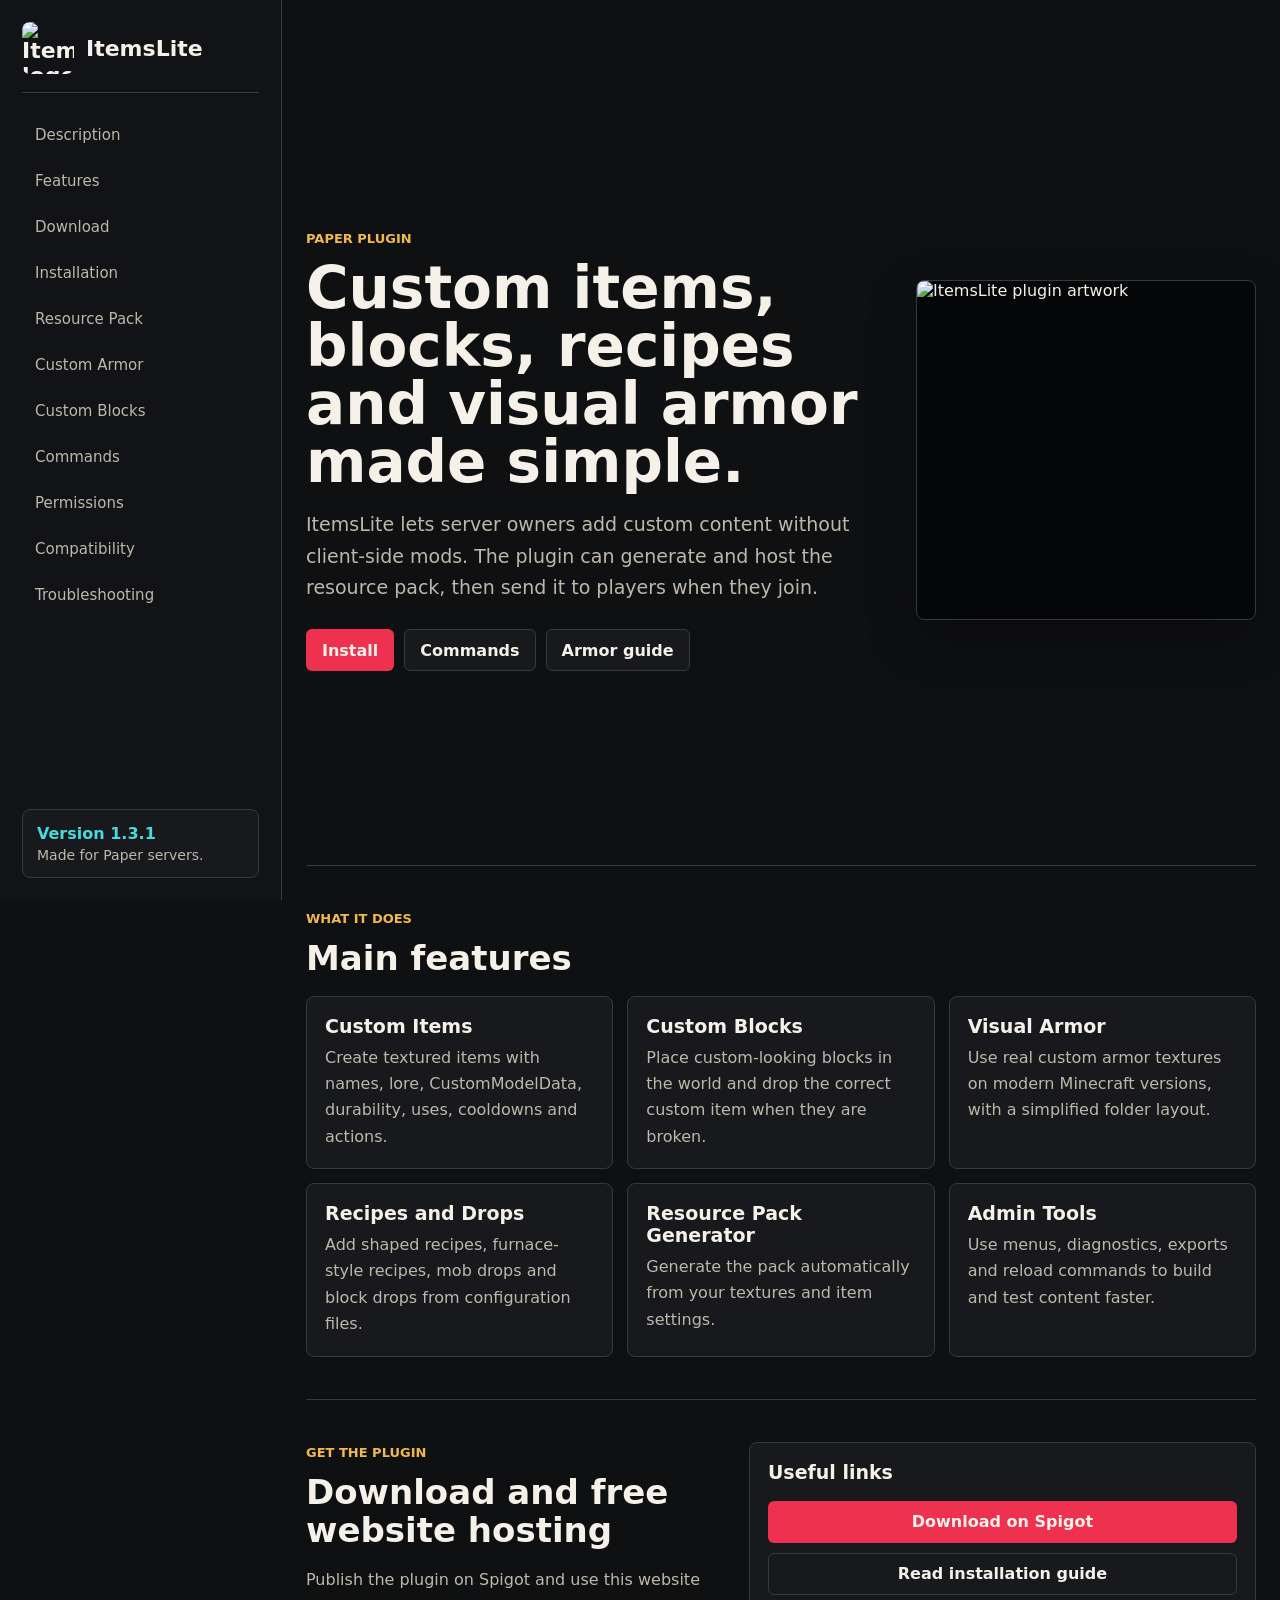
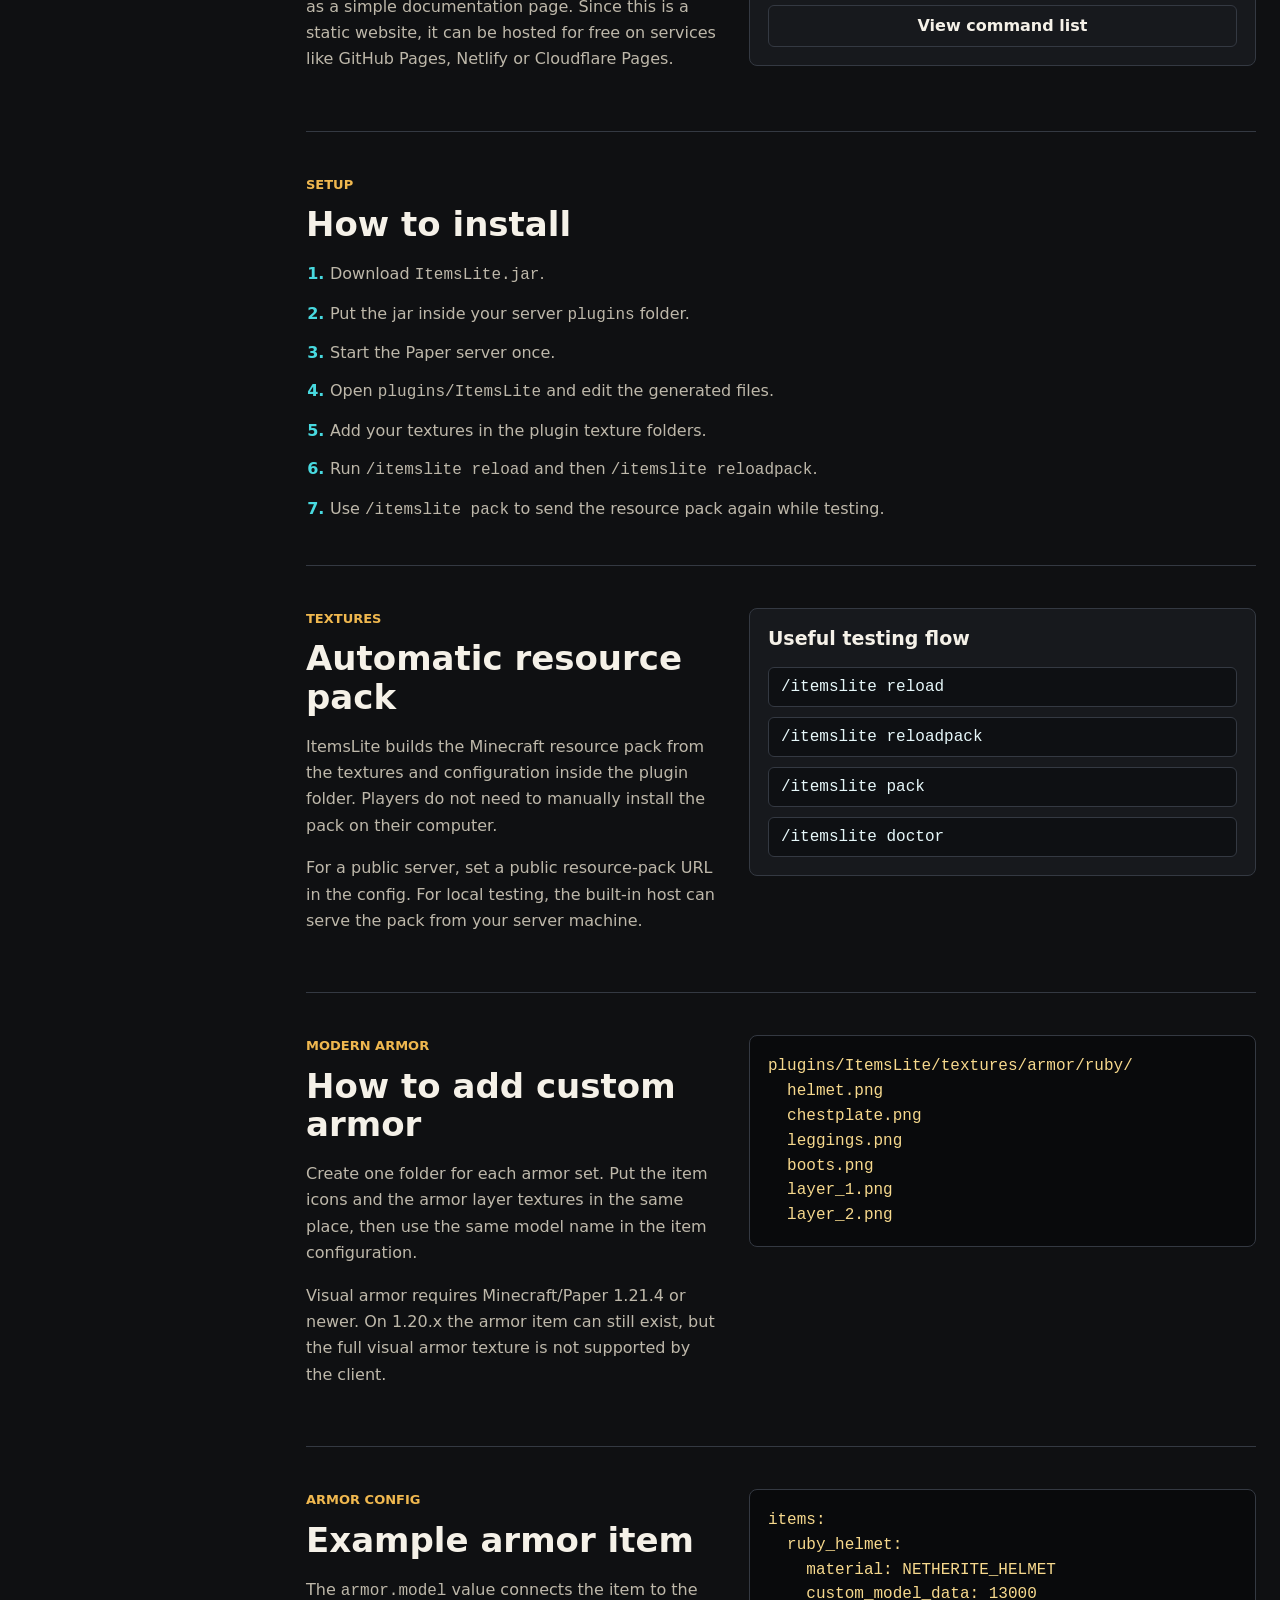
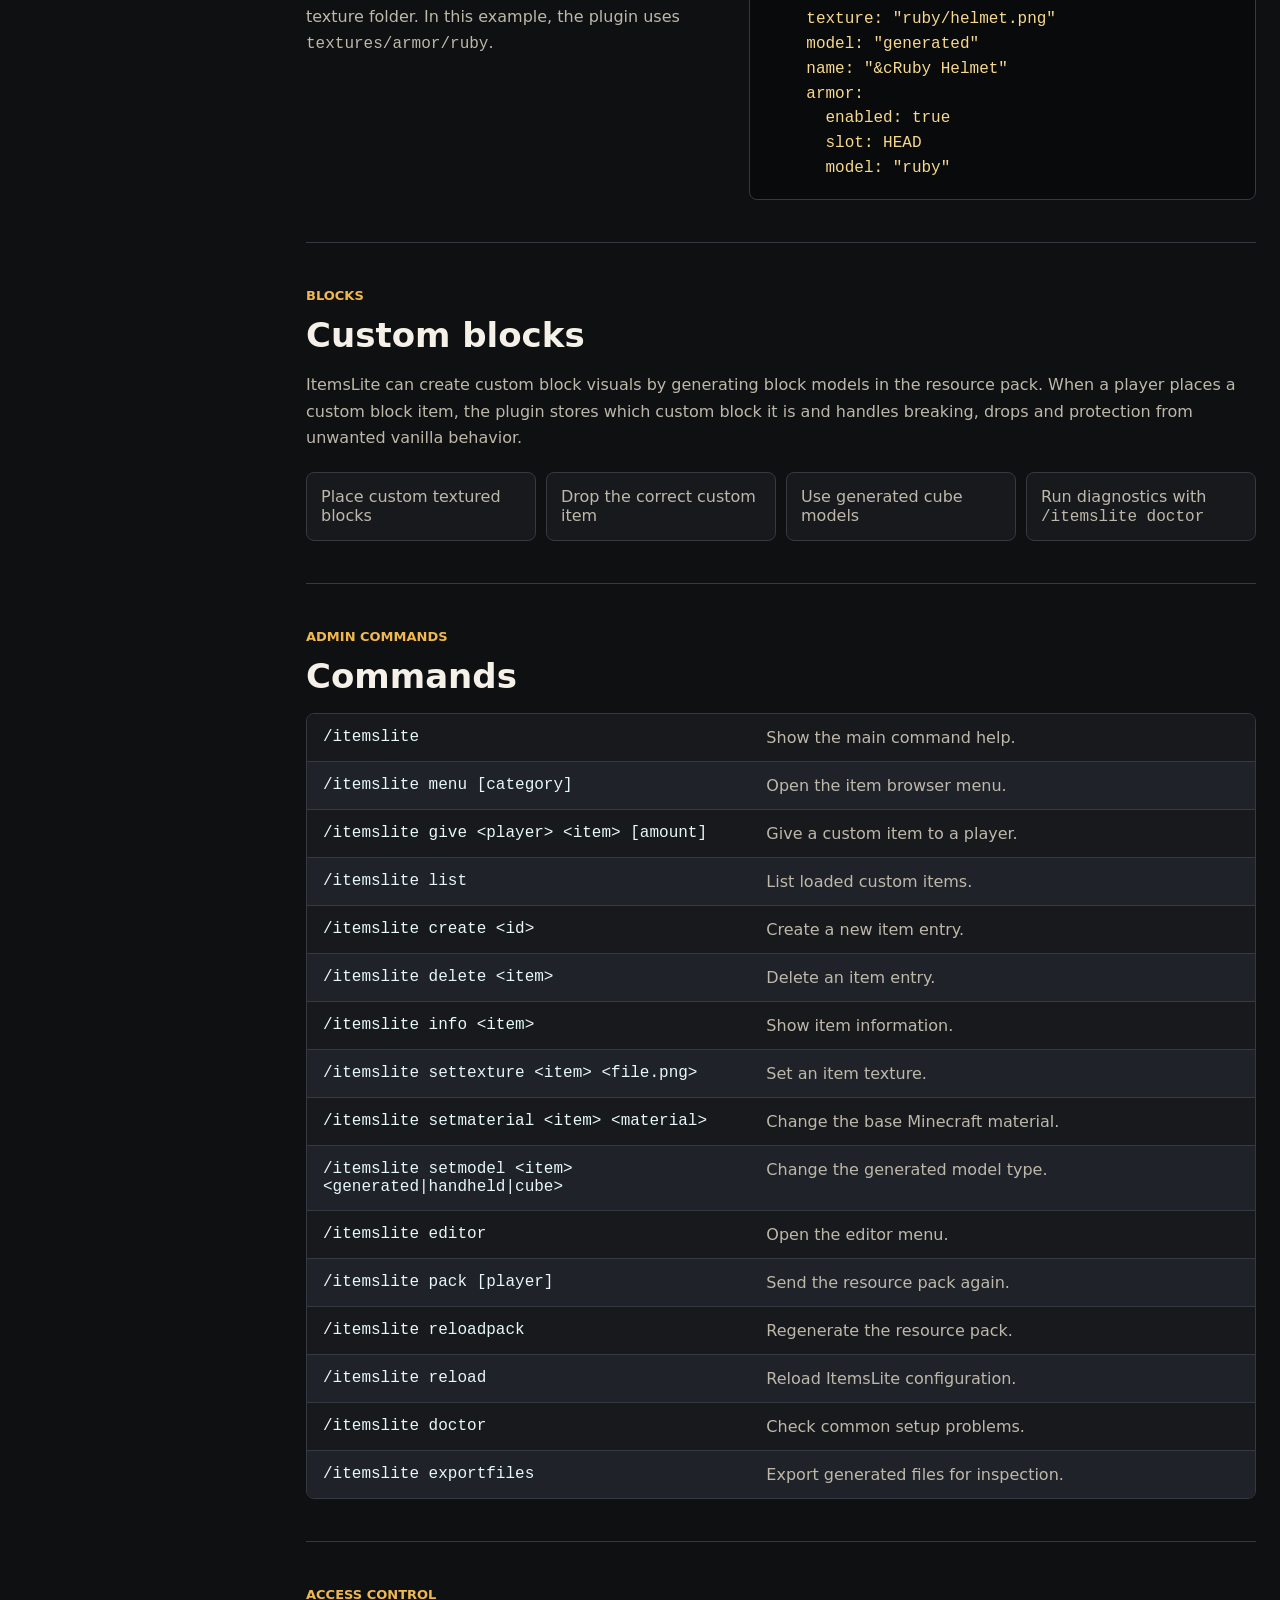
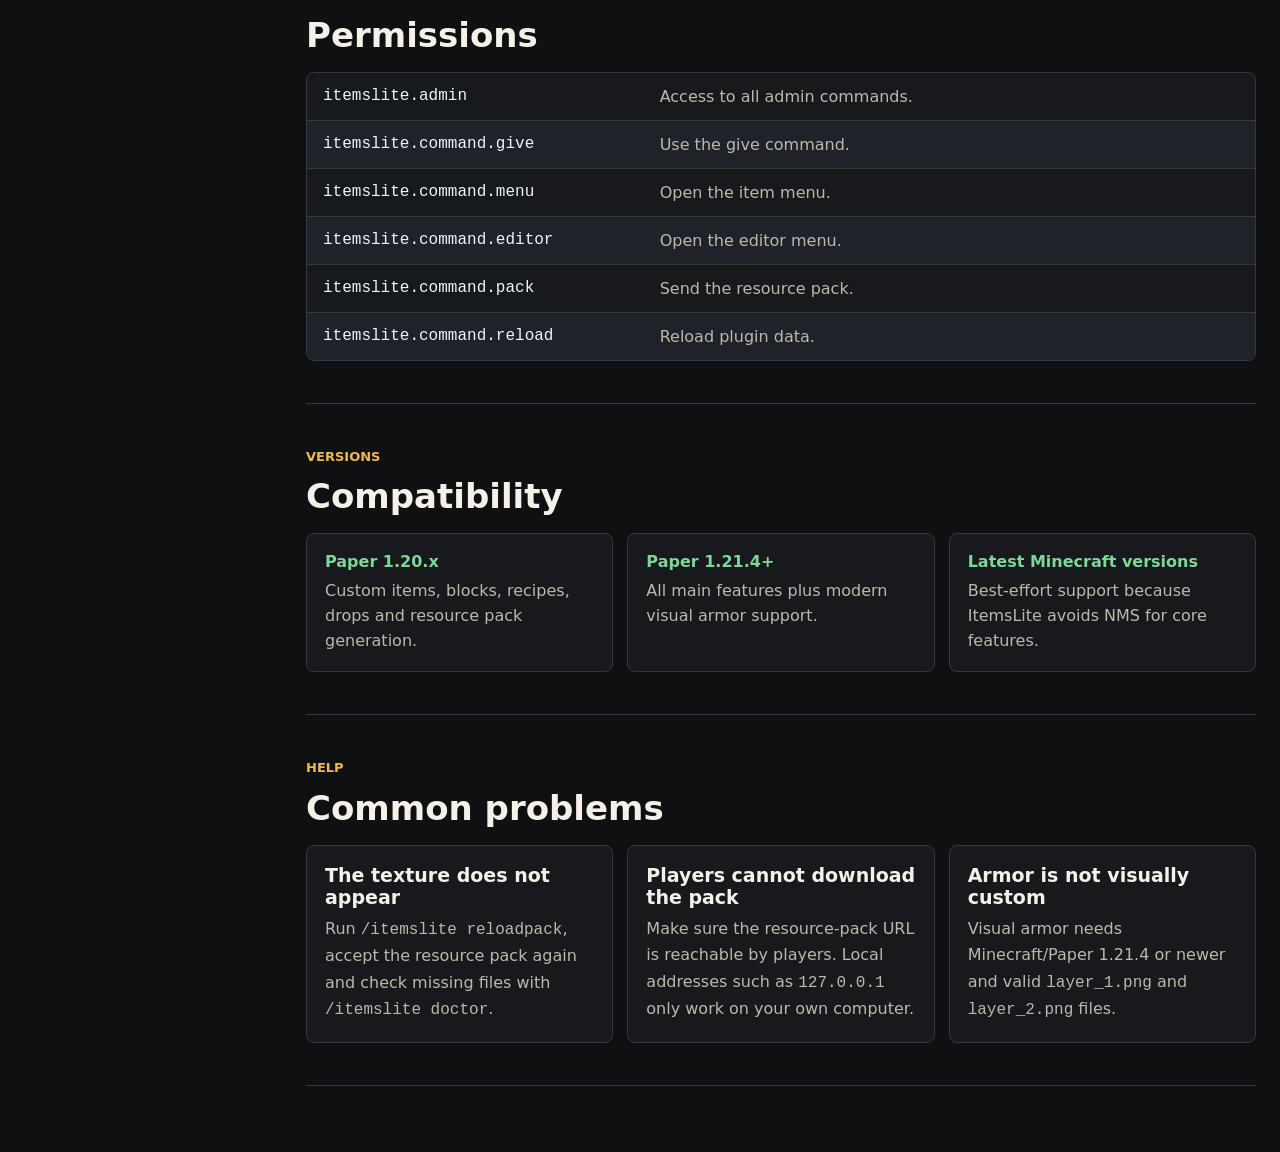
==== index.html @ 4dcd49f1 "Add files via upload" ====
<!doctype html>
<html lang="en">
<head>
  <meta charset="utf-8">
  <meta name="viewport" content="width=device-width, initial-scale=1">
  <title>ItemsLite - Custom Items, Blocks and Armor</title>
  <meta name="description" content="ItemsLite is a lightweight Paper plugin for custom items, custom blocks, visual armor, recipes and automatic resource pack generation.">
  <link rel="icon" href="assets/itemslite-logo.png">
  <link rel="stylesheet" href="styles.css">
</head>
<body>
  <div class="page">
    <aside class="sidebar" aria-label="Site navigation">
      <a class="brand" href="#overview">
        <img src="assets/itemslite-logo.png" alt="ItemsLite logo">
        <span>ItemsLite</span>
      </a>

      <nav>
        <a href="#overview">Description</a>
        <a href="#features">Features</a>
        <a href="#download">Download</a>
        <a href="#install">Installation</a>
        <a href="#resource-pack">Resource Pack</a>
        <a href="#armor">Custom Armor</a>
        <a href="#blocks">Custom Blocks</a>
        <a href="#commands">Commands</a>
        <a href="#permissions">Permissions</a>
        <a href="#compatibility">Compatibility</a>
        <a href="#troubleshooting">Troubleshooting</a>
      </nav>

      <div class="sidebar-note">
        <strong>Version 1.3.1</strong>
        <span>Made for Paper servers.</span>
      </div>
    </aside>

    <main>
      <section id="overview" class="hero section-block">
        <div class="hero-text">
          <p class="eyebrow">Paper plugin</p>
          <h1>Custom items, blocks, recipes and visual armor made simple.</h1>
          <p class="lead">
            ItemsLite lets server owners add custom content without client-side mods. The plugin can generate and host the resource pack, then send it to players when they join.
          </p>
          <div class="quick-actions" aria-label="Quick links">
            <a class="button primary" href="#install">Install</a>
            <a class="button" href="#commands">Commands</a>
            <a class="button" href="#armor">Armor guide</a>
          </div>
        </div>
        <img class="hero-image" src="assets/itemslite-logo.png" alt="ItemsLite plugin artwork">
      </section>

      <section id="features" class="section-block">
        <p class="eyebrow">What it does</p>
        <h2>Main features</h2>
        <div class="grid">
          <article>
            <h3>Custom Items</h3>
            <p>Create textured items with names, lore, CustomModelData, durability, uses, cooldowns and actions.</p>
          </article>
          <article>
            <h3>Custom Blocks</h3>
            <p>Place custom-looking blocks in the world and drop the correct custom item when they are broken.</p>
          </article>
          <article>
            <h3>Visual Armor</h3>
            <p>Use real custom armor textures on modern Minecraft versions, with a simplified folder layout.</p>
          </article>
          <article>
            <h3>Recipes and Drops</h3>
            <p>Add shaped recipes, furnace-style recipes, mob drops and block drops from configuration files.</p>
          </article>
          <article>
            <h3>Resource Pack Generator</h3>
            <p>Generate the pack automatically from your textures and item settings.</p>
          </article>
          <article>
            <h3>Admin Tools</h3>
            <p>Use menus, diagnostics, exports and reload commands to build and test content faster.</p>
          </article>
        </div>
      </section>

      <section id="download" class="section-block two-column">
        <div>
          <p class="eyebrow">Get the plugin</p>
          <h2>Download and free website hosting</h2>
          <p>
            Publish the plugin on Spigot and use this website as a simple documentation page. Since this is a static website, it can be hosted for free on services like GitHub Pages, Netlify or Cloudflare Pages.
          </p>
        </div>
        <div class="note">
          <h3>Useful links</h3>
          <a class="button primary" href="https://www.spigotmc.org/resources/itemslite-custom-items-blocks-recipes-resource-pack-generator.136531/">Download on Spigot</a>
          <a class="button" href="#install">Read installation guide</a>
          <a class="button" href="#commands">View command list</a>
        </div>
      </section>

      <section id="install" class="section-block">
        <p class="eyebrow">Setup</p>
        <h2>How to install</h2>
        <ol class="steps">
          <li>Download <code>ItemsLite.jar</code>.</li>
          <li>Put the jar inside your server <code>plugins</code> folder.</li>
          <li>Start the Paper server once.</li>
          <li>Open <code>plugins/ItemsLite</code> and edit the generated files.</li>
          <li>Add your textures in the plugin texture folders.</li>
          <li>Run <code>/itemslite reload</code> and then <code>/itemslite reloadpack</code>.</li>
          <li>Use <code>/itemslite pack</code> to send the resource pack again while testing.</li>
        </ol>
      </section>

      <section id="resource-pack" class="section-block two-column">
        <div>
          <p class="eyebrow">Textures</p>
          <h2>Automatic resource pack</h2>
          <p>
            ItemsLite builds the Minecraft resource pack from the textures and configuration inside the plugin folder. Players do not need to manually install the pack on their computer.
          </p>
          <p>
            For a public server, set a public resource-pack URL in the config. For local testing, the built-in host can serve the pack from your server machine.
          </p>
        </div>
        <div class="note">
          <h3>Useful testing flow</h3>
          <code>/itemslite reload</code>
          <code>/itemslite reloadpack</code>
          <code>/itemslite pack</code>
          <code>/itemslite doctor</code>
        </div>
      </section>

      <section id="armor" class="section-block two-column">
        <div>
          <p class="eyebrow">Modern armor</p>
          <h2>How to add custom armor</h2>
          <p>
            Create one folder for each armor set. Put the item icons and the armor layer textures in the same place, then use the same model name in the item configuration.
          </p>
          <p>
            Visual armor requires Minecraft/Paper 1.21.4 or newer. On 1.20.x the armor item can still exist, but the full visual armor texture is not supported by the client.
          </p>
        </div>
        <pre><code>plugins/ItemsLite/textures/armor/ruby/
  helmet.png
  chestplate.png
  leggings.png
  boots.png
  layer_1.png
  layer_2.png</code></pre>
      </section>

      <section class="section-block two-column">
        <div>
          <p class="eyebrow">Armor config</p>
          <h2>Example armor item</h2>
          <p>
            The <code>armor.model</code> value connects the item to the texture folder. In this example, the plugin uses <code>textures/armor/ruby</code>.
          </p>
        </div>
        <pre><code>items:
  ruby_helmet:
    material: NETHERITE_HELMET
    custom_model_data: 13000
    texture: "ruby/helmet.png"
    model: "generated"
    name: "&cRuby Helmet"
    armor:
      enabled: true
      slot: HEAD
      model: "ruby"</code></pre>
      </section>

      <section id="blocks" class="section-block">
        <p class="eyebrow">Blocks</p>
        <h2>Custom blocks</h2>
        <p>
          ItemsLite can create custom block visuals by generating block models in the resource pack. When a player places a custom block item, the plugin stores which custom block it is and handles breaking, drops and protection from unwanted vanilla behavior.
        </p>
        <div class="simple-list">
          <span>Place custom textured blocks</span>
          <span>Drop the correct custom item</span>
          <span>Use generated cube models</span>
          <span>Run diagnostics with <code>/itemslite doctor</code></span>
        </div>
      </section>

      <section id="commands" class="section-block">
        <p class="eyebrow">Admin commands</p>
        <h2>Commands</h2>
        <div class="table">
          <div><code>/itemslite</code><span>Show the main command help.</span></div>
          <div><code>/itemslite menu [category]</code><span>Open the item browser menu.</span></div>
          <div><code>/itemslite give &lt;player&gt; &lt;item&gt; [amount]</code><span>Give a custom item to a player.</span></div>
          <div><code>/itemslite list</code><span>List loaded custom items.</span></div>
          <div><code>/itemslite create &lt;id&gt;</code><span>Create a new item entry.</span></div>
          <div><code>/itemslite delete &lt;item&gt;</code><span>Delete an item entry.</span></div>
          <div><code>/itemslite info &lt;item&gt;</code><span>Show item information.</span></div>
          <div><code>/itemslite settexture &lt;item&gt; &lt;file.png&gt;</code><span>Set an item texture.</span></div>
          <div><code>/itemslite setmaterial &lt;item&gt; &lt;material&gt;</code><span>Change the base Minecraft material.</span></div>
          <div><code>/itemslite setmodel &lt;item&gt; &lt;generated|handheld|cube&gt;</code><span>Change the generated model type.</span></div>
          <div><code>/itemslite editor</code><span>Open the editor menu.</span></div>
          <div><code>/itemslite pack [player]</code><span>Send the resource pack again.</span></div>
          <div><code>/itemslite reloadpack</code><span>Regenerate the resource pack.</span></div>
          <div><code>/itemslite reload</code><span>Reload ItemsLite configuration.</span></div>
          <div><code>/itemslite doctor</code><span>Check common setup problems.</span></div>
          <div><code>/itemslite exportfiles</code><span>Export generated files for inspection.</span></div>
        </div>
      </section>

      <section id="permissions" class="section-block">
        <p class="eyebrow">Access control</p>
        <h2>Permissions</h2>
        <div class="table compact">
          <div><code>itemslite.admin</code><span>Access to all admin commands.</span></div>
          <div><code>itemslite.command.give</code><span>Use the give command.</span></div>
          <div><code>itemslite.command.menu</code><span>Open the item menu.</span></div>
          <div><code>itemslite.command.editor</code><span>Open the editor menu.</span></div>
          <div><code>itemslite.command.pack</code><span>Send the resource pack.</span></div>
          <div><code>itemslite.command.reload</code><span>Reload plugin data.</span></div>
        </div>
      </section>

      <section id="compatibility" class="section-block">
        <p class="eyebrow">Versions</p>
        <h2>Compatibility</h2>
        <div class="status-grid">
          <article>
            <strong>Paper 1.20.x</strong>
            <span>Custom items, blocks, recipes, drops and resource pack generation.</span>
          </article>
          <article>
            <strong>Paper 1.21.4+</strong>
            <span>All main features plus modern visual armor support.</span>
          </article>
          <article>
            <strong>Latest Minecraft versions</strong>
            <span>Best-effort support because ItemsLite avoids NMS for core features.</span>
          </article>
        </div>
      </section>

      <section id="troubleshooting" class="section-block">
        <p class="eyebrow">Help</p>
        <h2>Common problems</h2>
        <div class="faq">
          <article>
            <h3>The texture does not appear</h3>
            <p>Run <code>/itemslite reloadpack</code>, accept the resource pack again and check missing files with <code>/itemslite doctor</code>.</p>
          </article>
          <article>
            <h3>Players cannot download the pack</h3>
            <p>Make sure the resource-pack URL is reachable by players. Local addresses such as <code>127.0.0.1</code> only work on your own computer.</p>
          </article>
          <article>
            <h3>Armor is not visually custom</h3>
            <p>Visual armor needs Minecraft/Paper 1.21.4 or newer and valid <code>layer_1.png</code> and <code>layer_2.png</code> files.</p>
          </article>
        </div>
      </section>
    </main>
  </div>
</body>
</html>
---- styles.css ----
:root {
  color-scheme: dark;
  --bg: #0f1012;
  --panel: #17191d;
  --panel-soft: #1f2329;
  --text: #f5f1e8;
  --muted: #beb8aa;
  --line: #343942;
  --cyan: #48d9df;
  --ruby: #ef3150;
  --gold: #f0b84f;
  --green: #7dd897;
}

* {
  box-sizing: border-box;
}

html {
  scroll-behavior: smooth;
}

body {
  margin: 0;
  background: var(--bg);
  color: var(--text);
  font-family: Inter, ui-sans-serif, system-ui, -apple-system, BlinkMacSystemFont, "Segoe UI", sans-serif;
}

a {
  color: inherit;
  text-decoration: none;
}

code,
pre {
  font-family: "Cascadia Code", "JetBrains Mono", Consolas, monospace;
}

code {
  overflow-wrap: anywhere;
}

.page {
  display: grid;
  grid-template-columns: 282px minmax(0, 1fr);
  min-height: 100vh;
}

.sidebar {
  position: sticky;
  top: 0;
  display: flex;
  flex-direction: column;
  gap: 22px;
  height: 100vh;
  padding: 22px;
  overflow-y: auto;
  border-right: 1px solid var(--line);
  background: #111316;
}

.brand {
  display: flex;
  align-items: center;
  gap: 12px;
  padding-bottom: 18px;
  border-bottom: 1px solid var(--line);
  font-size: 22px;
  font-weight: 900;
}

.brand img {
  width: 52px;
  height: 52px;
  border-radius: 8px;
  object-fit: cover;
}

nav {
  display: grid;
  gap: 6px;
}

nav a {
  display: block;
  min-height: 40px;
  padding: 10px 12px;
  border: 1px solid transparent;
  border-radius: 6px;
  color: var(--muted);
  font-size: 15px;
}

nav a:hover {
  border-color: var(--line);
  background: var(--panel);
  color: var(--text);
}

.sidebar-note {
  margin-top: auto;
  padding: 14px;
  border: 1px solid var(--line);
  border-radius: 8px;
  background: var(--panel);
}

.sidebar-note strong,
.sidebar-note span {
  display: block;
}

.sidebar-note strong {
  margin-bottom: 4px;
  color: var(--cyan);
}

.sidebar-note span {
  color: var(--muted);
  font-size: 14px;
}

main {
  width: min(1060px, calc(100% - 48px));
  margin: 0 auto;
  padding: 34px 0 72px;
}

.section-block {
  padding: 42px 0;
  border-bottom: 1px solid var(--line);
  scroll-margin-top: 20px;
}

.hero {
  display: grid;
  grid-template-columns: minmax(0, 1fr) 340px;
  align-items: center;
  gap: 42px;
  min-height: calc(100vh - 68px);
}

.hero-text {
  max-width: 720px;
}

.hero-image {
  width: 100%;
  max-width: 340px;
  aspect-ratio: 1;
  border: 1px solid var(--line);
  border-radius: 8px;
  object-fit: cover;
  background: #050607;
  box-shadow: 0 18px 46px rgba(0, 0, 0, .34);
}

.eyebrow {
  margin: 0 0 10px;
  color: var(--gold);
  font-size: 13px;
  font-weight: 900;
  letter-spacing: 0;
  text-transform: uppercase;
}

h1,
h2,
h3,
p {
  margin-top: 0;
}

h1 {
  margin-bottom: 18px;
  font-size: 58px;
  line-height: 1;
  letter-spacing: 0;
}

h2 {
  margin-bottom: 18px;
  font-size: 34px;
  line-height: 1.12;
  letter-spacing: 0;
}

h3 {
  margin-bottom: 8px;
  font-size: 19px;
}

p,
li {
  color: var(--muted);
  line-height: 1.65;
}

.lead {
  max-width: 680px;
  font-size: 19px;
}

.quick-actions {
  display: flex;
  flex-wrap: wrap;
  gap: 10px;
  margin-top: 26px;
}

.button {
  display: inline-flex;
  align-items: center;
  justify-content: center;
  min-height: 42px;
  padding: 0 15px;
  border: 1px solid var(--line);
  border-radius: 6px;
  background: var(--panel);
  color: var(--text);
  font-weight: 800;
}

.button.primary {
  border-color: transparent;
  background: var(--ruby);
}

.grid,
.status-grid,
.faq {
  display: grid;
  grid-template-columns: repeat(3, minmax(0, 1fr));
  gap: 14px;
}

article,
.note {
  padding: 18px;
  border: 1px solid var(--line);
  border-radius: 8px;
  background: var(--panel);
}

article p:last-child,
.note code:last-child,
.section-block > p:last-child {
  margin-bottom: 0;
}

.two-column {
  display: grid;
  grid-template-columns: minmax(0, .9fr) minmax(360px, 1.1fr);
  gap: 28px;
  align-items: start;
}

pre {
  margin: 0;
  padding: 18px;
  overflow-x: auto;
  border: 1px solid var(--line);
  border-radius: 8px;
  background: #090a0c;
  color: #f7d98d;
  line-height: 1.55;
}

.note {
  display: grid;
  gap: 10px;
}

.note code {
  display: block;
  padding: 10px 12px;
  border: 1px solid var(--line);
  border-radius: 6px;
  background: #0e1013;
  color: #e7f8fa;
}

.steps {
  display: grid;
  gap: 12px;
  margin: 0;
  padding-left: 24px;
}

.steps li::marker {
  color: var(--cyan);
  font-weight: 900;
}

.simple-list {
  display: grid;
  grid-template-columns: repeat(4, minmax(0, 1fr));
  gap: 10px;
  margin-top: 20px;
}

.simple-list span {
  min-height: 64px;
  padding: 14px;
  border: 1px solid var(--line);
  border-radius: 8px;
  background: var(--panel);
  color: var(--muted);
}

.table {
  display: grid;
  overflow: hidden;
  border: 1px solid var(--line);
  border-radius: 8px;
}

.table div {
  display: grid;
  grid-template-columns: minmax(260px, .9fr) minmax(0, 1fr);
  gap: 18px;
  padding: 14px 16px;
  border-bottom: 1px solid var(--line);
  background: var(--panel);
}

.table div:nth-child(even) {
  background: var(--panel-soft);
}

.table div:last-child {
  border-bottom: 0;
}

.table code {
  color: #e7f8fa;
}

.table span {
  color: var(--muted);
}

.table.compact div {
  grid-template-columns: minmax(230px, .55fr) minmax(0, 1fr);
}

.status-grid strong,
.status-grid span {
  display: block;
}

.status-grid strong {
  margin-bottom: 8px;
  color: var(--green);
}

.status-grid span {
  color: var(--muted);
  line-height: 1.55;
}

@media (max-width: 980px) {
  .page {
    grid-template-columns: 1fr;
  }

  .sidebar {
    position: static;
    height: auto;
    padding: 16px;
    border-right: 0;
    border-bottom: 1px solid var(--line);
  }

  .brand {
    padding-bottom: 12px;
  }

  nav {
    display: flex;
    gap: 8px;
    overflow-x: auto;
    padding-bottom: 4px;
  }

  nav a {
    flex: 0 0 auto;
    min-height: 38px;
    white-space: nowrap;
  }

  .sidebar-note {
    display: none;
  }

  main {
    width: min(100% - 32px, 860px);
    padding-top: 20px;
  }

  .hero,
  .two-column {
    grid-template-columns: 1fr;
  }

  .hero {
    min-height: auto;
    padding-top: 26px;
  }

  .hero-image {
    max-width: 300px;
  }

  h1 {
    font-size: 40px;
  }

  .grid,
  .status-grid,
  .faq,
  .simple-list {
    grid-template-columns: 1fr;
  }

  .table div,
  .table.compact div {
    grid-template-columns: 1fr;
    gap: 6px;
  }
}

@media (max-width: 520px) {
  main {
    width: min(100% - 22px, 860px);
  }

  .section-block {
    padding: 34px 0;
  }

  h1 {
    font-size: 34px;
  }

  h2 {
    font-size: 28px;
  }

  .hero-image {
    max-width: 240px;
  }
}
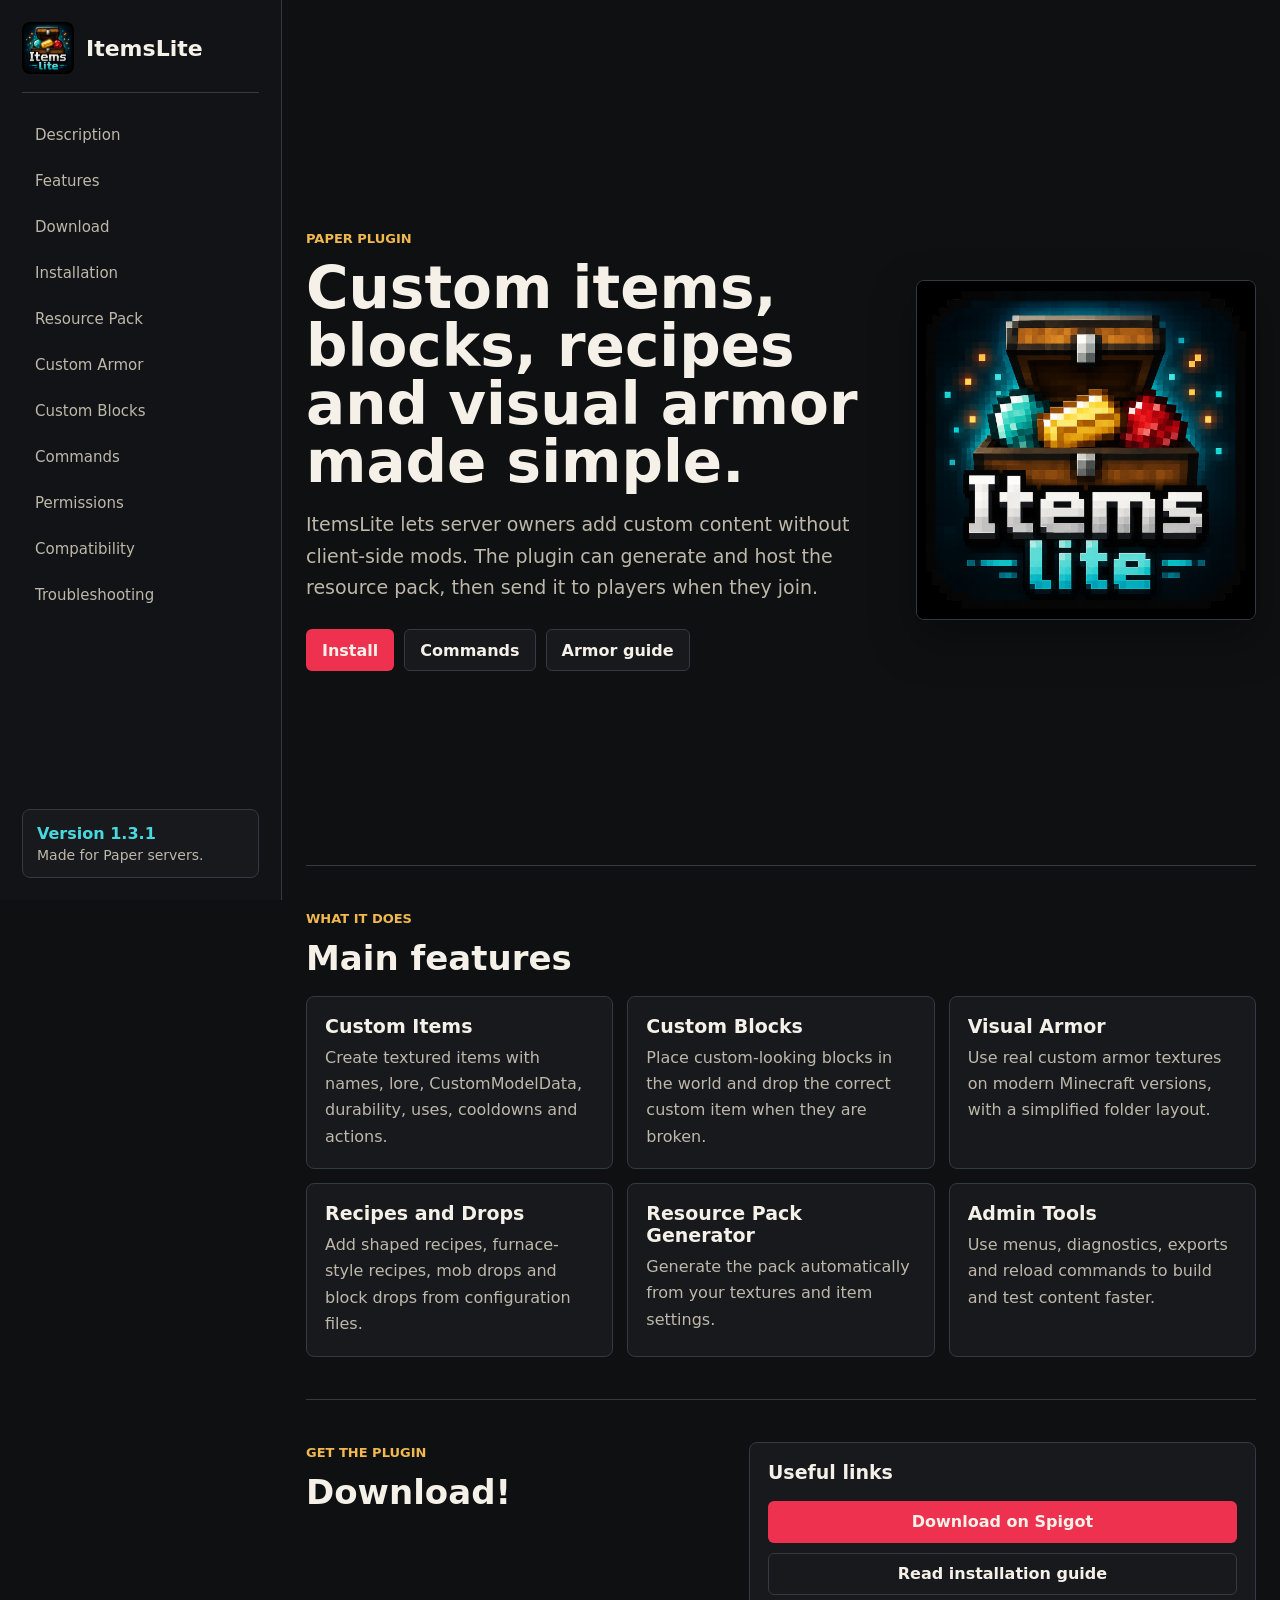
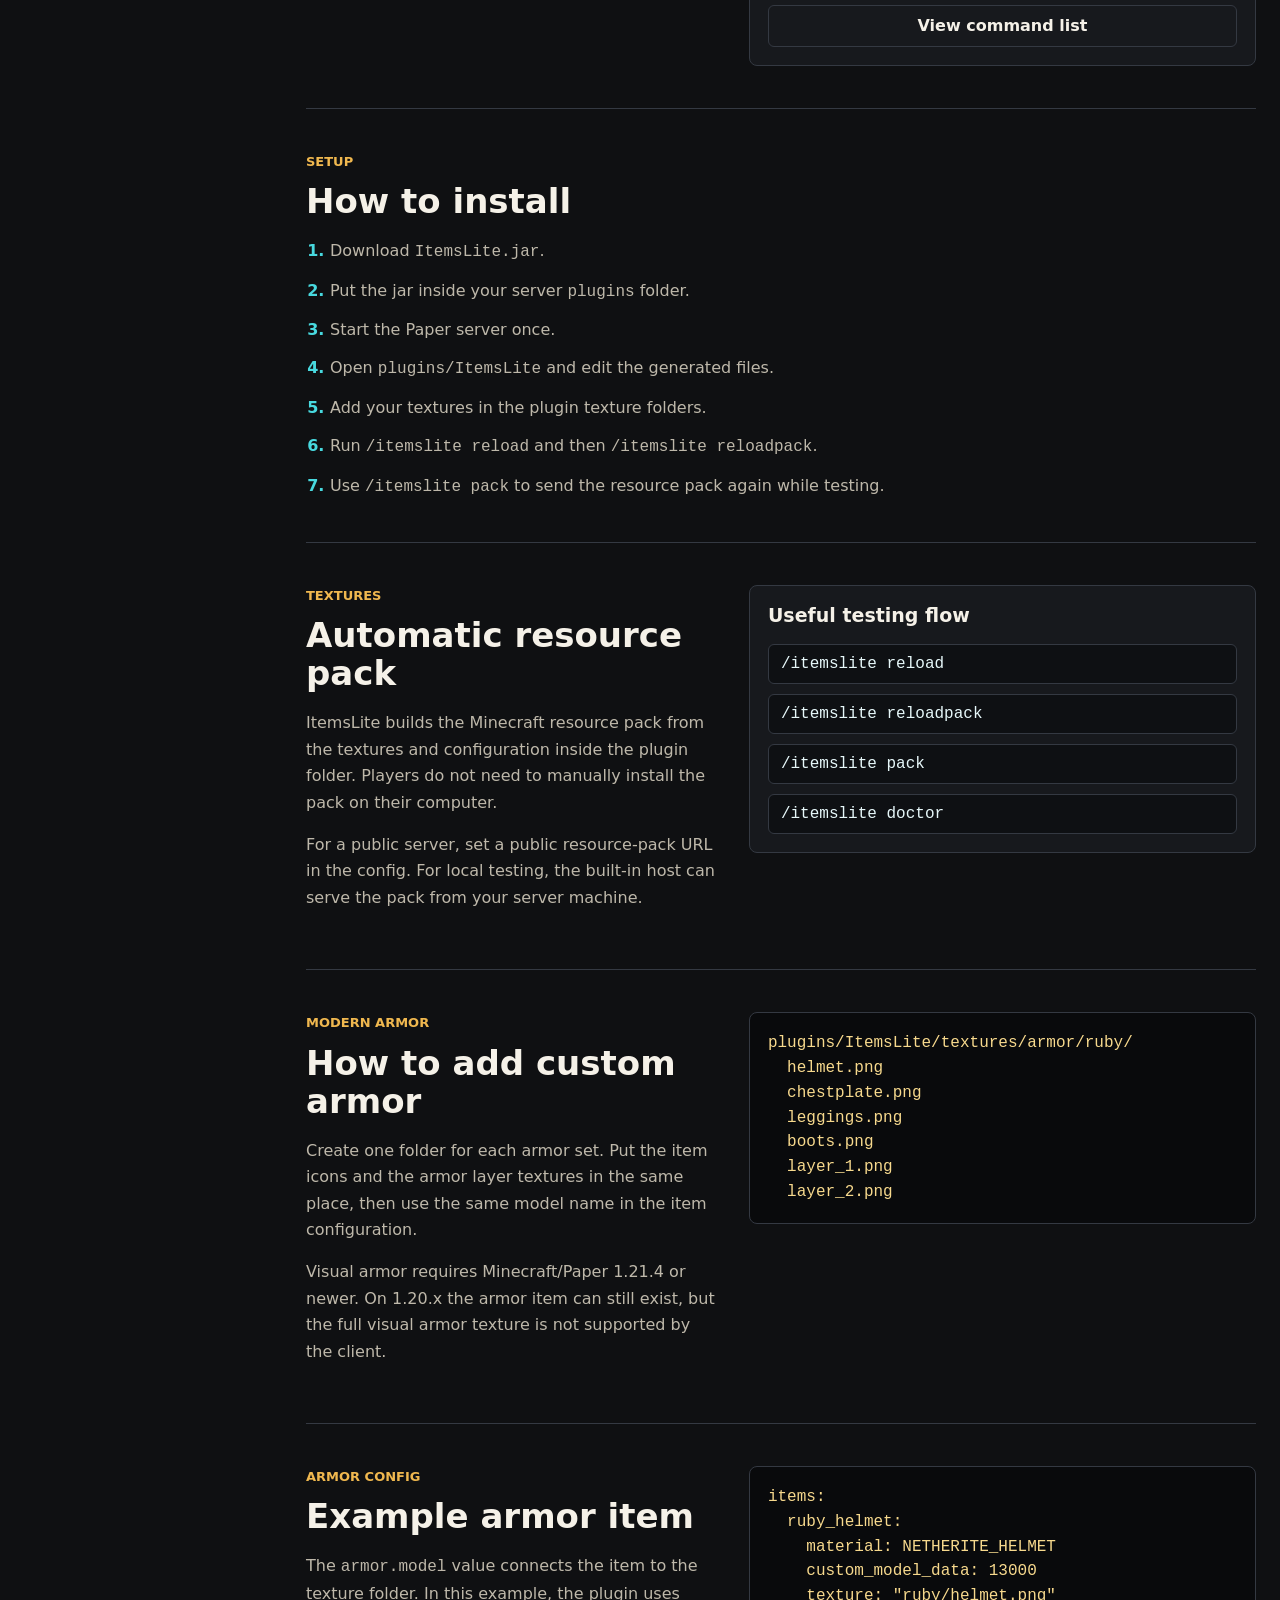
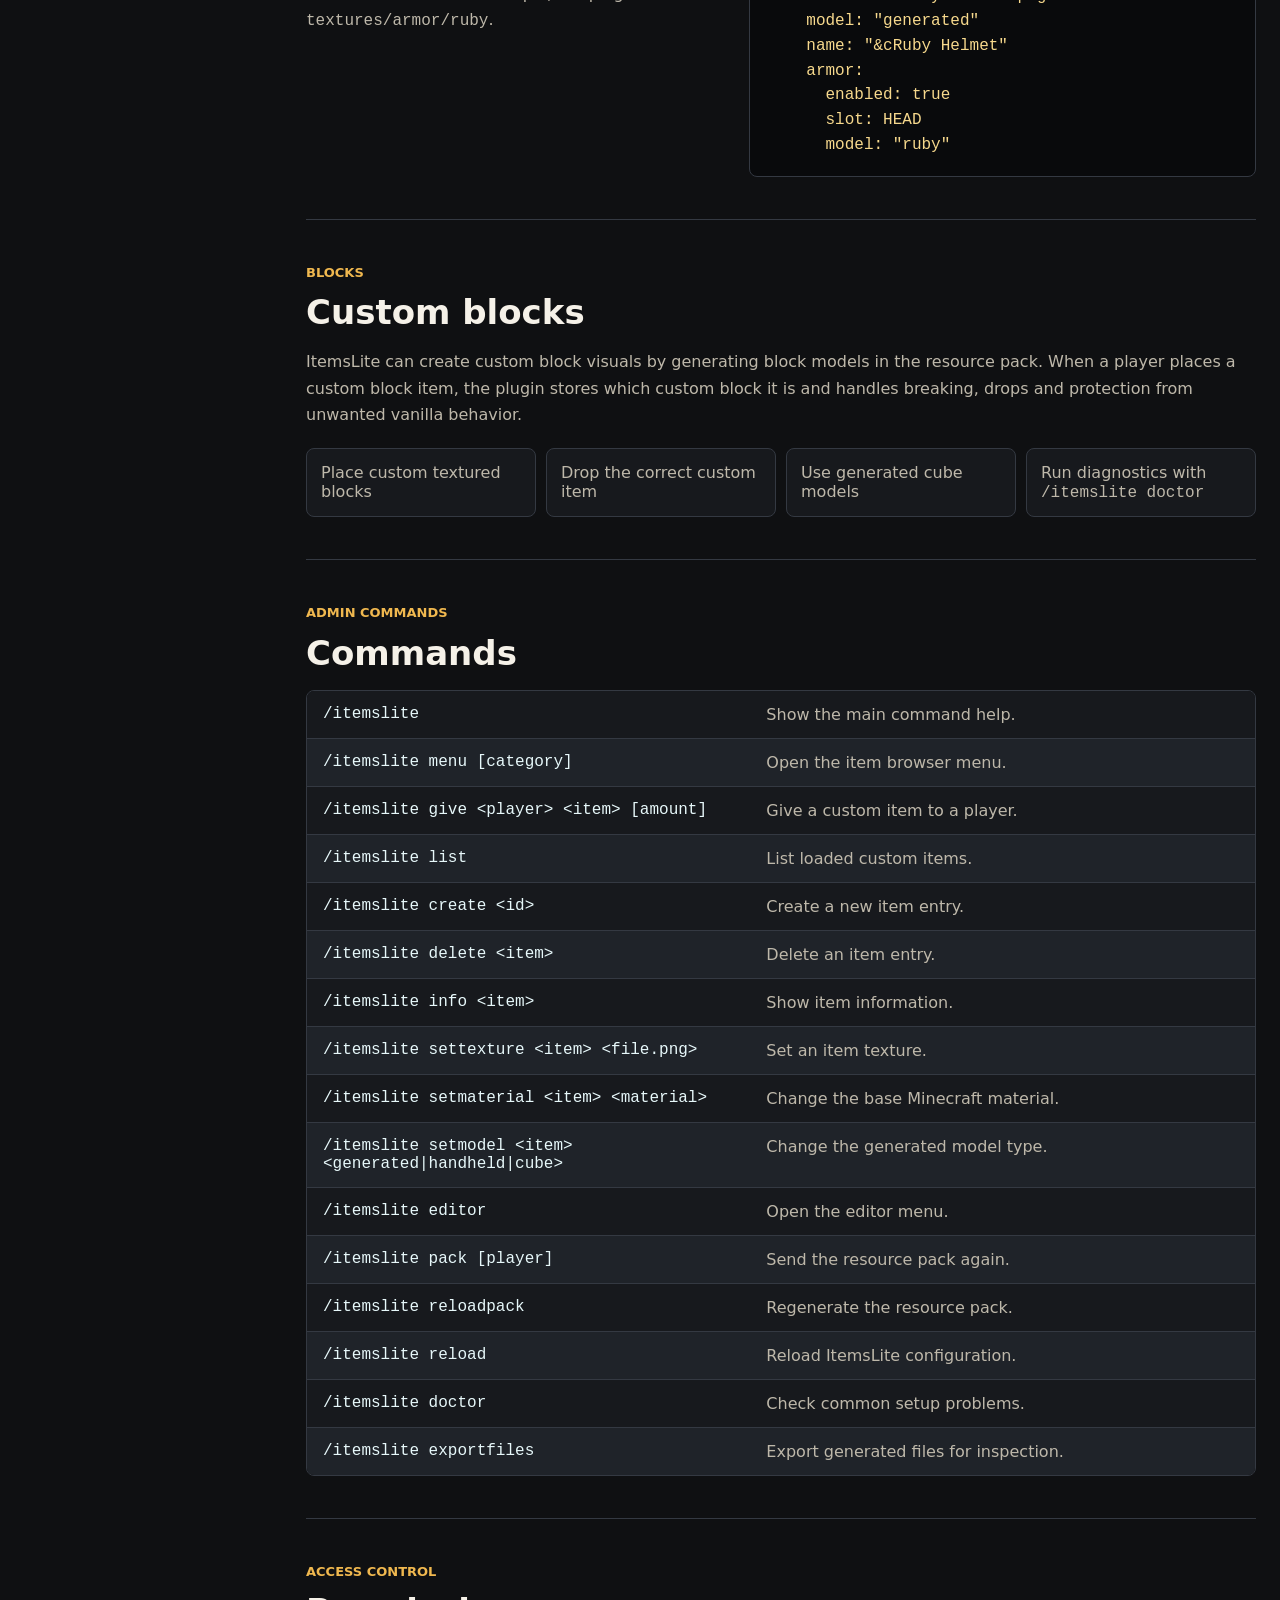
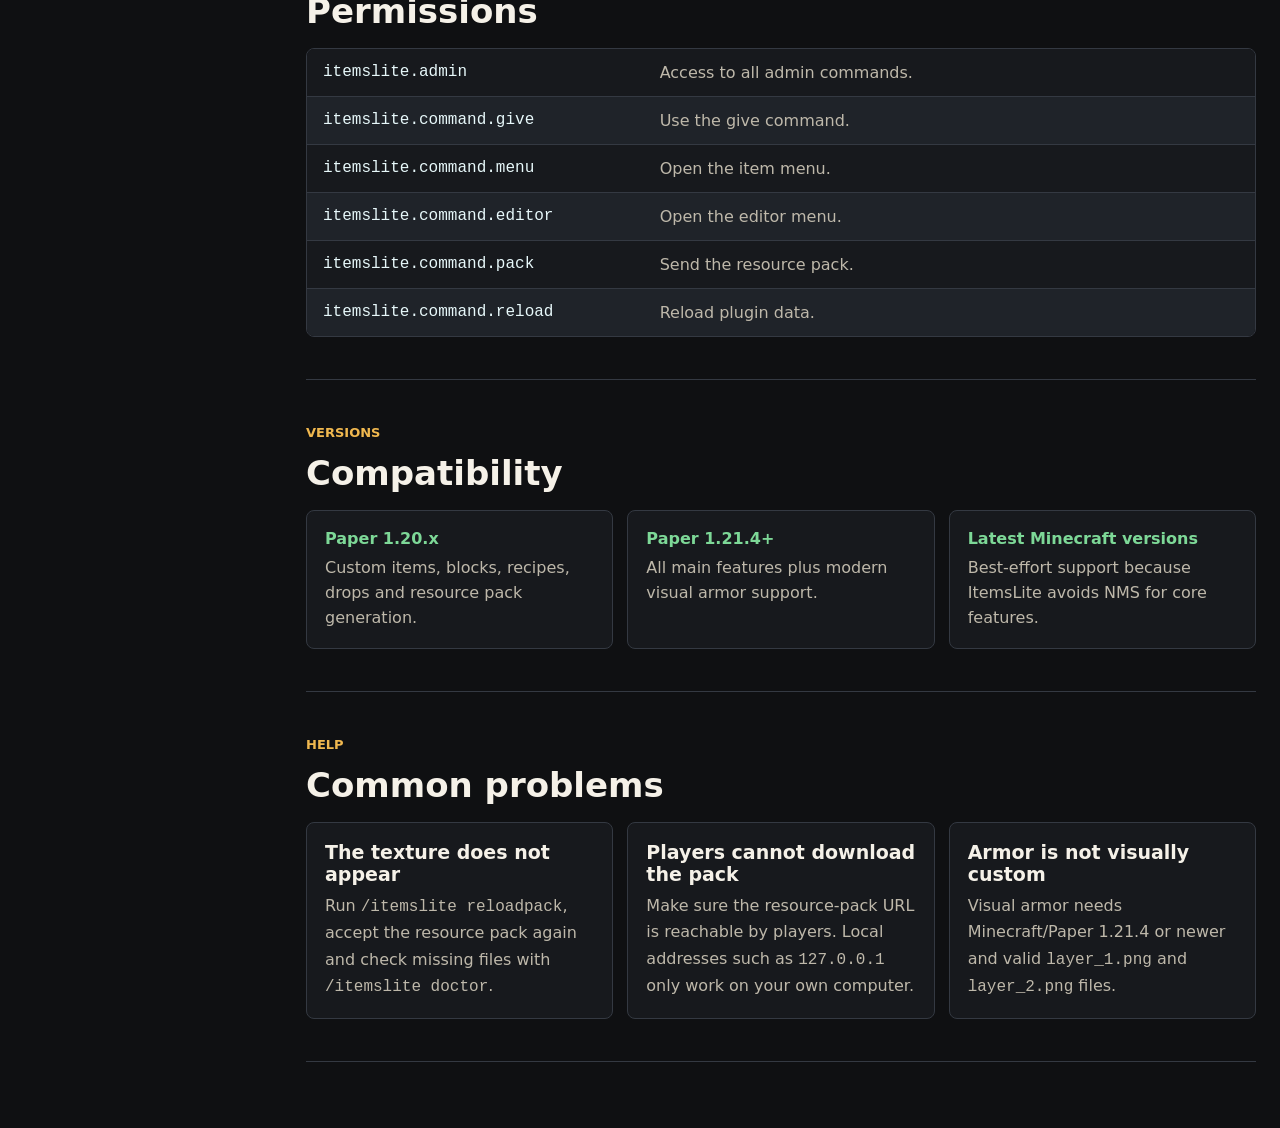
==== commit 0490116d: "Update index.html" ====
--- a/index.html
+++ b/index.html
@@ -87,10 +87,7 @@
       <section id="download" class="section-block two-column">
         <div>
           <p class="eyebrow">Get the plugin</p>
-          <h2>Download and free website hosting</h2>
-          <p>
-            Publish the plugin on Spigot and use this website as a simple documentation page. Since this is a static website, it can be hosted for free on services like GitHub Pages, Netlify or Cloudflare Pages.
-          </p>
+          <h2>Download!</h2>
         </div>
         <div class="note">
           <h3>Useful links</h3>
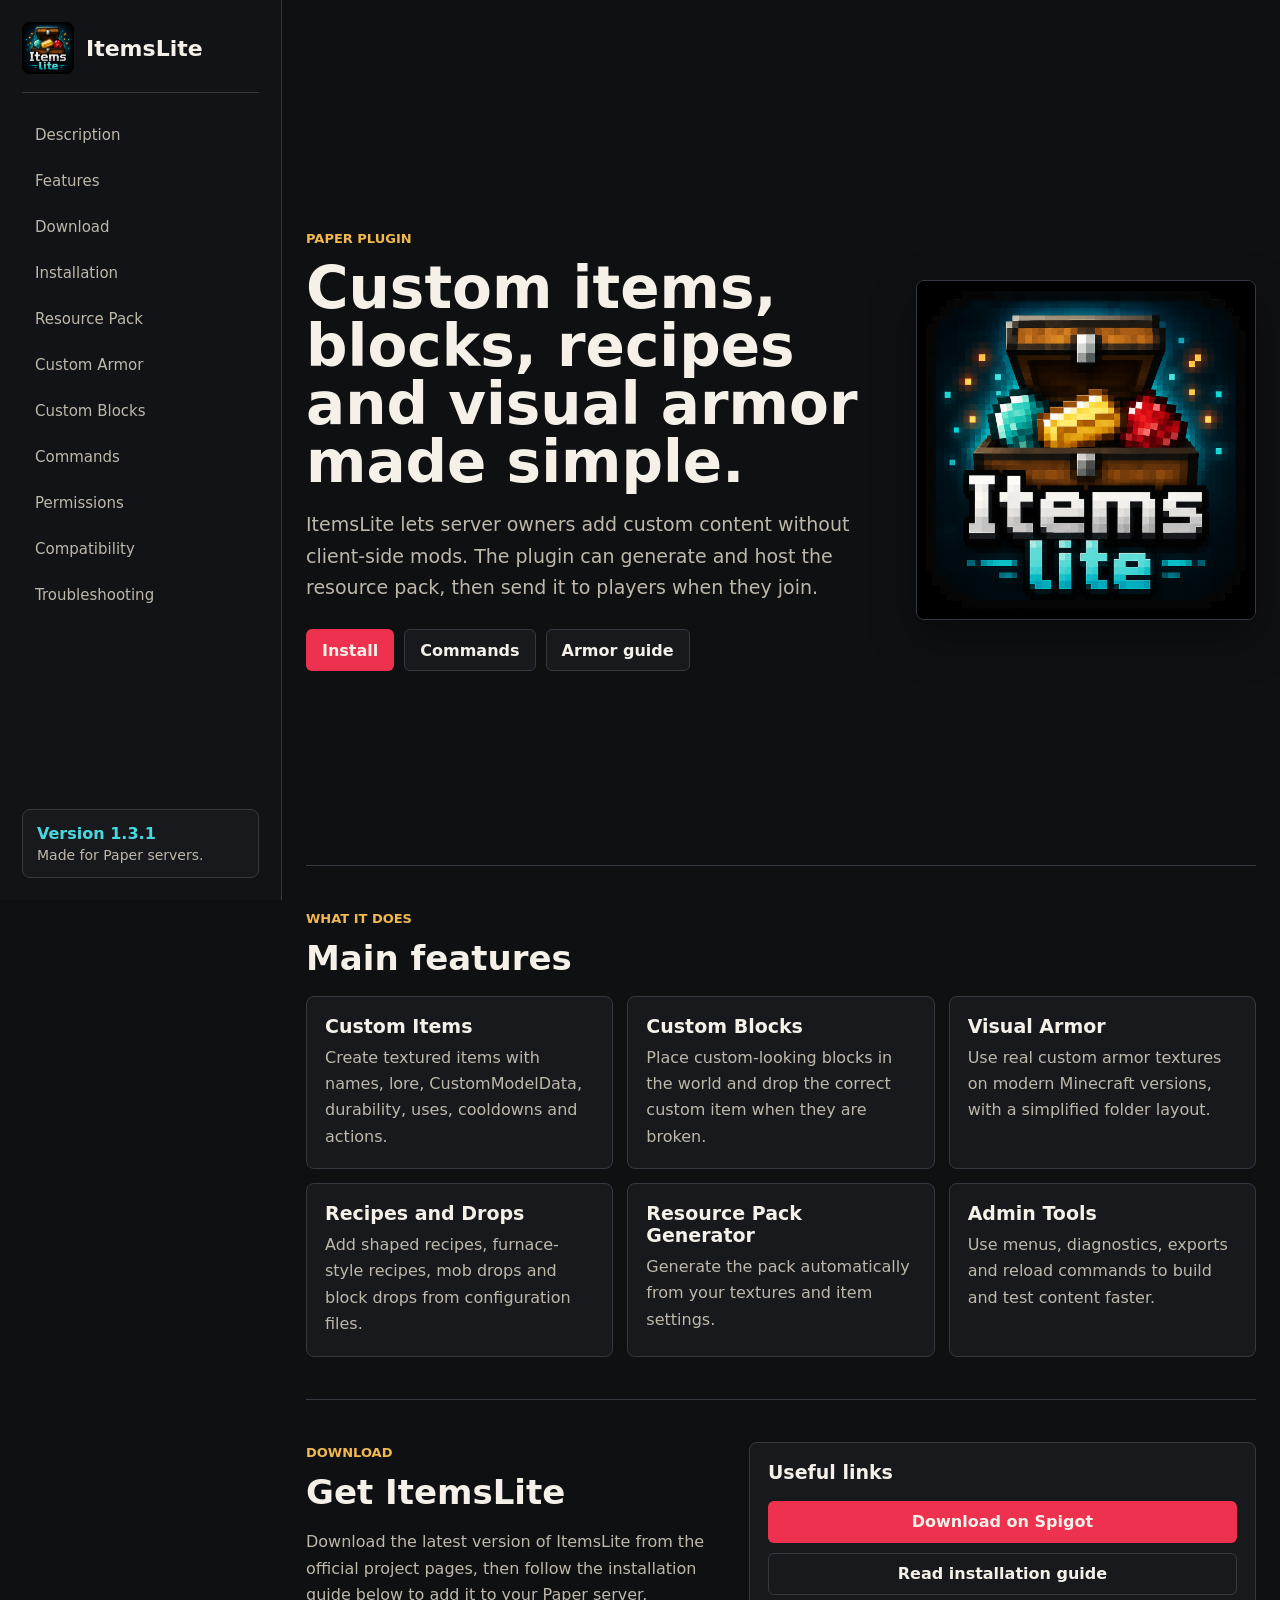
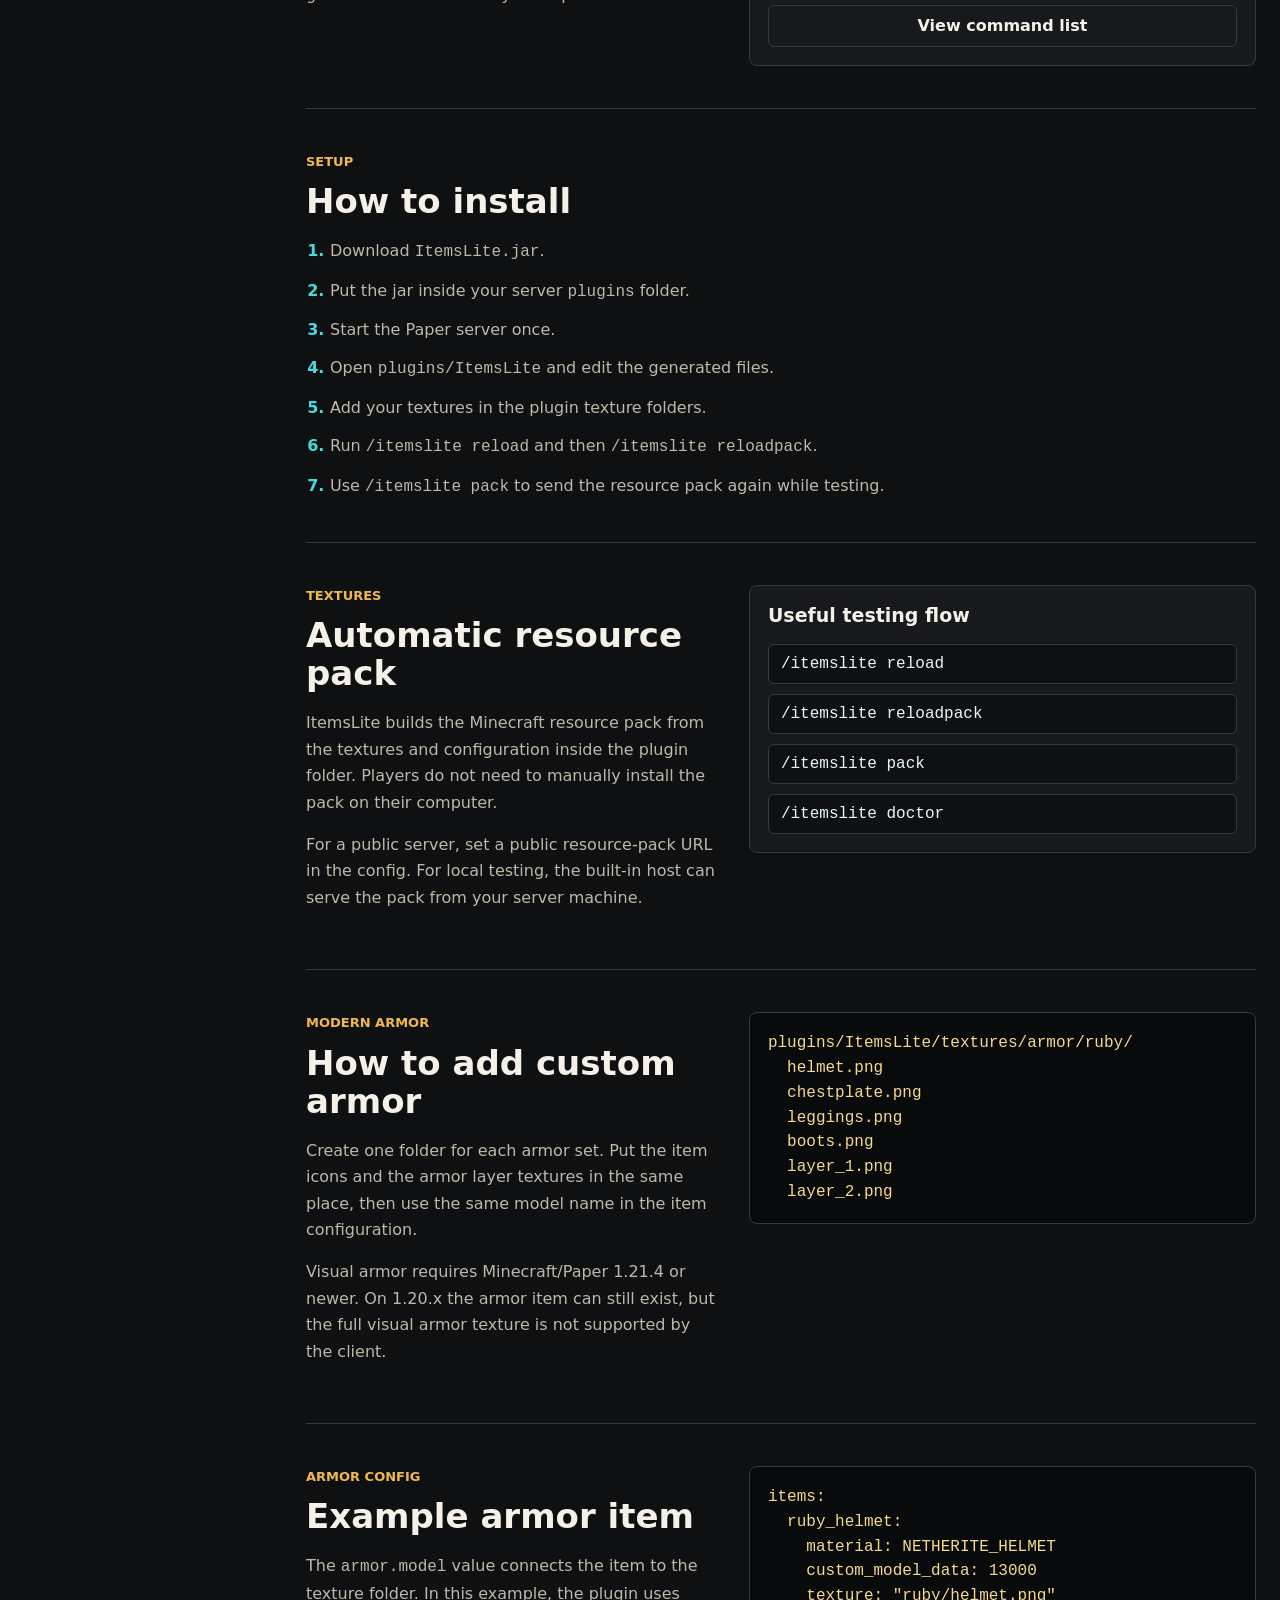
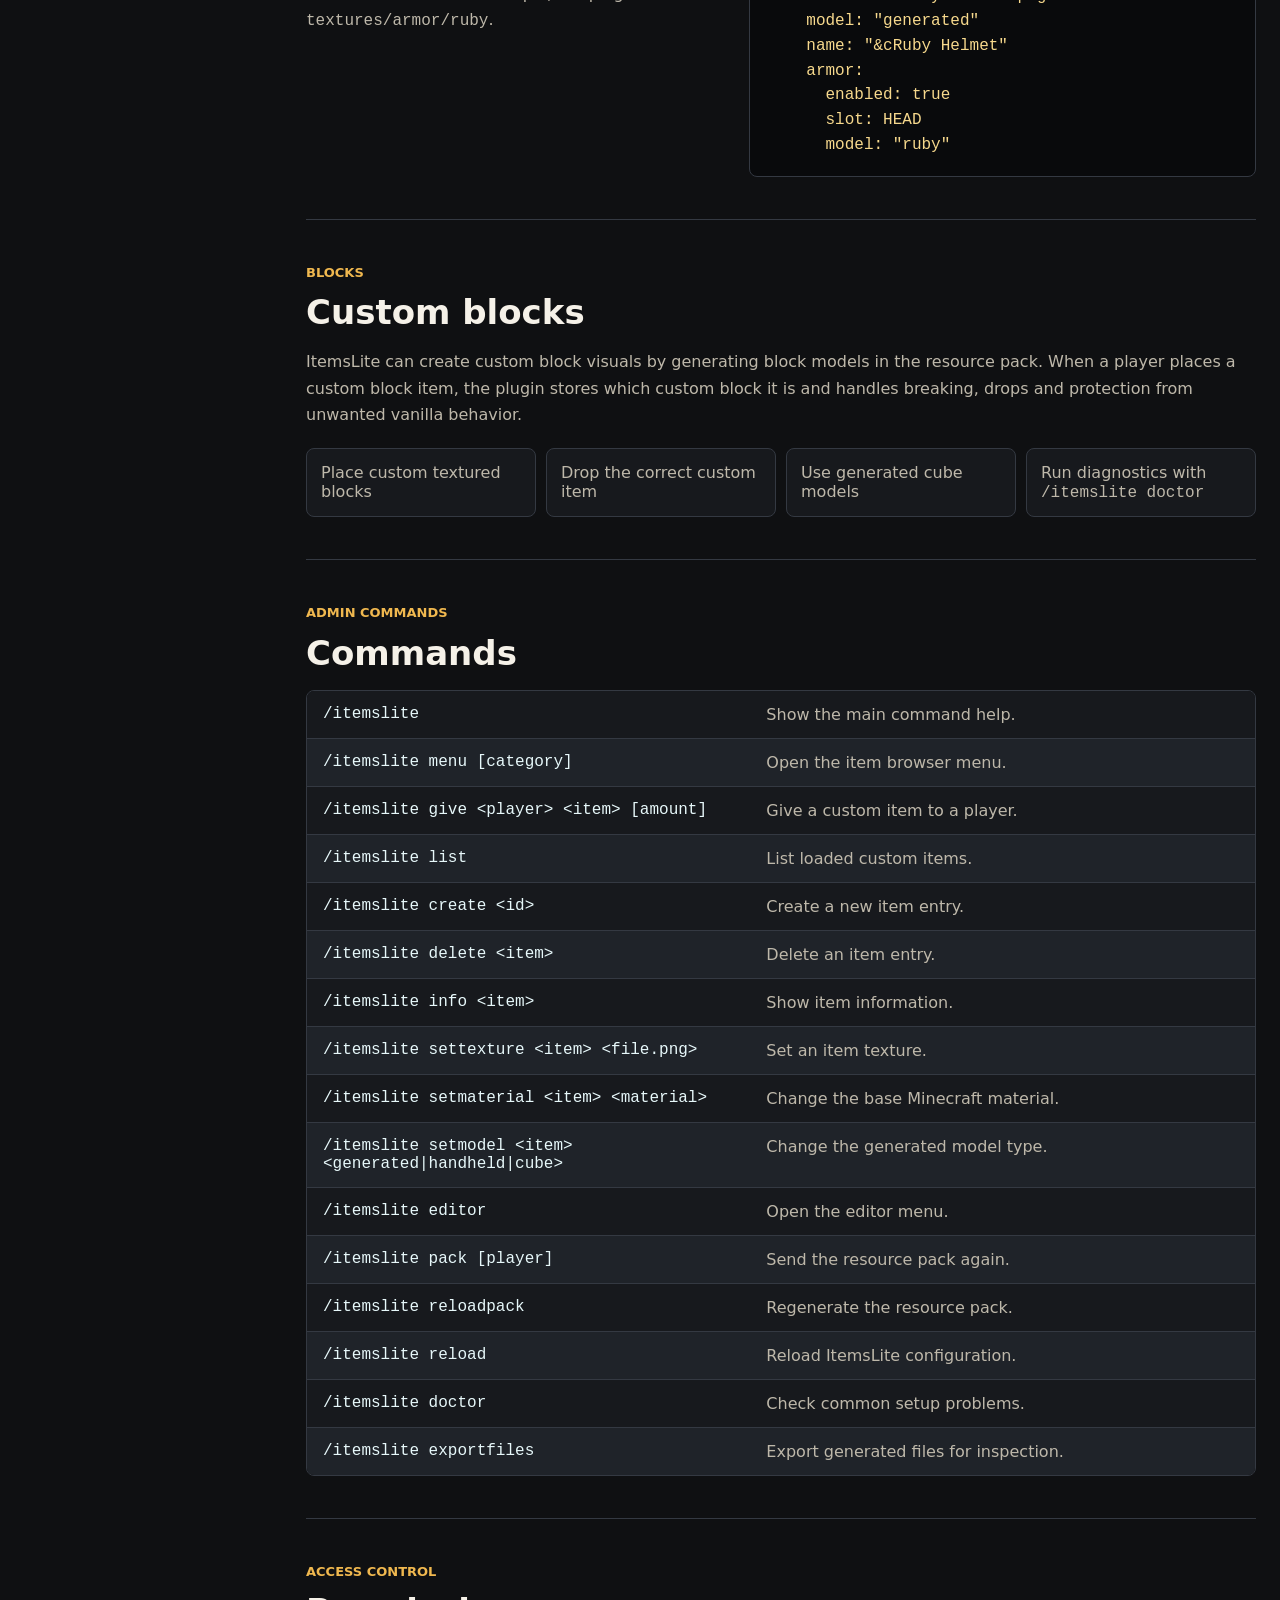
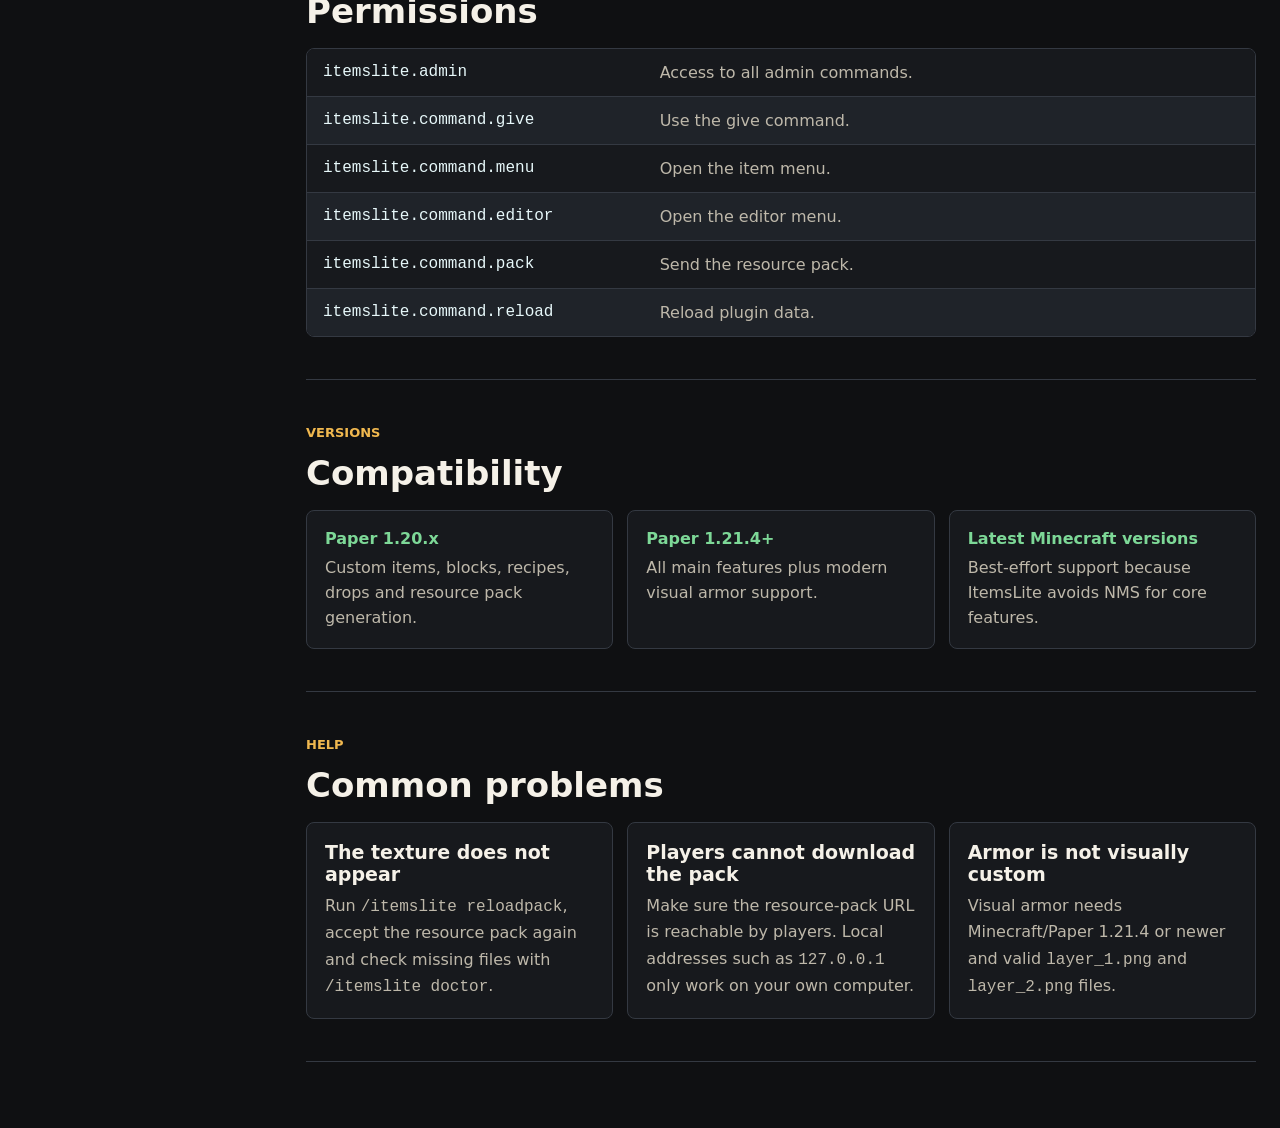
==== commit ef6814b8: "Update index.html" ====
--- a/index.html
+++ b/index.html
@@ -86,8 +86,11 @@
 
       <section id="download" class="section-block two-column">
         <div>
-          <p class="eyebrow">Get the plugin</p>
-          <h2>Download!</h2>
+          <p class="eyebrow">Download</p>
+          <h2>Get ItemsLite</h2>
+          <p>
+            Download the latest version of ItemsLite from the official project pages, then follow the installation guide below to add it to your Paper server.
+          </p>
         </div>
         <div class="note">
           <h3>Useful links</h3>
@@ -263,3 +266,4 @@
   </div>
 </body>
 </html>
+
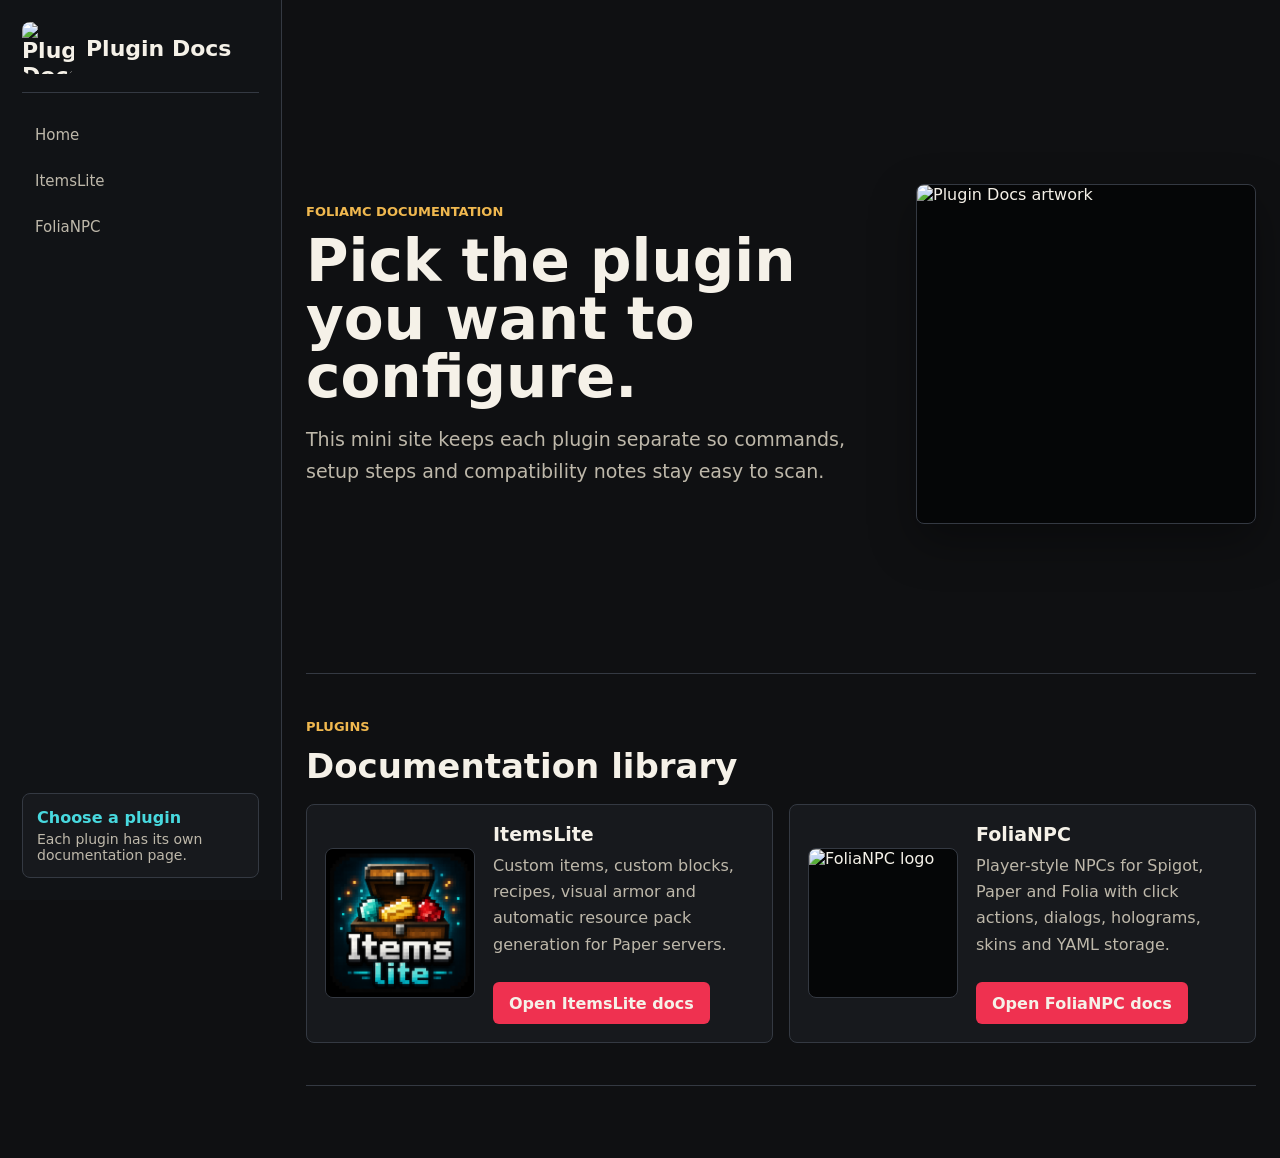
==== commit 824d270c: "Add files via upload" ====
--- a/index.html
+++ b/index.html
@@ -3,262 +3,62 @@
 <head>
   <meta charset="utf-8">
   <meta name="viewport" content="width=device-width, initial-scale=1">
-  <title>ItemsLite - Custom Items, Blocks and Armor</title>
-  <meta name="description" content="ItemsLite is a lightweight Paper plugin for custom items, custom blocks, visual armor, recipes and automatic resource pack generation.">
-  <link rel="icon" href="assets/itemslite-logo.png">
+  <title>FoliaMC Plugin Documentation</title>
+  <meta name="description" content="Documentation home for ItemsLite and FoliaNPC Minecraft server plugins.">
+  <link rel="icon" href="assets/plugin-docs-logo.png">
   <link rel="stylesheet" href="styles.css">
 </head>
 <body>
   <div class="page">
     <aside class="sidebar" aria-label="Site navigation">
-      <a class="brand" href="#overview">
-        <img src="assets/itemslite-logo.png" alt="ItemsLite logo">
-        <span>ItemsLite</span>
+      <a class="brand" href="index.html">
+        <img src="assets/plugin-docs-logo.png" alt="Plugin Docs logo">
+        <span>Plugin Docs</span>
       </a>
 
       <nav>
-        <a href="#overview">Description</a>
-        <a href="#features">Features</a>
-        <a href="#download">Download</a>
-        <a href="#install">Installation</a>
-        <a href="#resource-pack">Resource Pack</a>
-        <a href="#armor">Custom Armor</a>
-        <a href="#blocks">Custom Blocks</a>
-        <a href="#commands">Commands</a>
-        <a href="#permissions">Permissions</a>
-        <a href="#compatibility">Compatibility</a>
-        <a href="#troubleshooting">Troubleshooting</a>
+        <a href="index.html">Home</a>
+        <a href="itemslite.html">ItemsLite</a>
+        <a href="folianpc.html">FoliaNPC</a>
       </nav>
 
       <div class="sidebar-note">
-        <strong>Version 1.3.1</strong>
-        <span>Made for Paper servers.</span>
+        <strong>Choose a plugin</strong>
+        <span>Each plugin has its own documentation page.</span>
       </div>
     </aside>
 
     <main>
-      <section id="overview" class="hero section-block">
+      <section class="hero section-block home-hero">
         <div class="hero-text">
-          <p class="eyebrow">Paper plugin</p>
-          <h1>Custom items, blocks, recipes and visual armor made simple.</h1>
+          <p class="eyebrow">FoliaMC documentation</p>
+          <h1>Pick the plugin you want to configure.</h1>
           <p class="lead">
-            ItemsLite lets server owners add custom content without client-side mods. The plugin can generate and host the resource pack, then send it to players when they join.
+            This mini site keeps each plugin separate so commands, setup steps and compatibility notes stay easy to scan.
           </p>
-          <div class="quick-actions" aria-label="Quick links">
-            <a class="button primary" href="#install">Install</a>
-            <a class="button" href="#commands">Commands</a>
-            <a class="button" href="#armor">Armor guide</a>
-          </div>
         </div>
-        <img class="hero-image" src="assets/itemslite-logo.png" alt="ItemsLite plugin artwork">
+        <img class="hero-image" src="assets/plugin-docs-logo.png" alt="Plugin Docs artwork">
       </section>
 
-      <section id="features" class="section-block">
-        <p class="eyebrow">What it does</p>
-        <h2>Main features</h2>
-        <div class="grid">
-          <article>
-            <h3>Custom Items</h3>
-            <p>Create textured items with names, lore, CustomModelData, durability, uses, cooldowns and actions.</p>
+      <section class="section-block">
+        <p class="eyebrow">Plugins</p>
+        <h2>Documentation library</h2>
+        <div class="plugin-grid home-plugin-grid">
+          <article class="plugin-card home-plugin-card">
+            <img src="assets/itemslite-logo.png" alt="ItemsLite logo">
+            <div>
+              <h3>ItemsLite</h3>
+              <p>Custom items, custom blocks, recipes, visual armor and automatic resource pack generation for Paper servers.</p>
+              <a class="button primary" href="itemslite.html">Open ItemsLite docs</a>
+            </div>
           </article>
-          <article>
-            <h3>Custom Blocks</h3>
-            <p>Place custom-looking blocks in the world and drop the correct custom item when they are broken.</p>
-          </article>
-          <article>
-            <h3>Visual Armor</h3>
-            <p>Use real custom armor textures on modern Minecraft versions, with a simplified folder layout.</p>
-          </article>
-          <article>
-            <h3>Recipes and Drops</h3>
-            <p>Add shaped recipes, furnace-style recipes, mob drops and block drops from configuration files.</p>
-          </article>
-          <article>
-            <h3>Resource Pack Generator</h3>
-            <p>Generate the pack automatically from your textures and item settings.</p>
-          </article>
-          <article>
-            <h3>Admin Tools</h3>
-            <p>Use menus, diagnostics, exports and reload commands to build and test content faster.</p>
-          </article>
-        </div>
-      </section>
-
-      <section id="download" class="section-block two-column">
-        <div>
-          <p class="eyebrow">Download</p>
-          <h2>Get ItemsLite</h2>
-          <p>
-            Download the latest version of ItemsLite from the official project pages, then follow the installation guide below to add it to your Paper server.
-          </p>
-        </div>
-        <div class="note">
-          <h3>Useful links</h3>
-          <a class="button primary" href="https://www.spigotmc.org/resources/itemslite-custom-items-blocks-recipes-resource-pack-generator.136531/">Download on Spigot</a>
-          <a class="button" href="#install">Read installation guide</a>
-          <a class="button" href="#commands">View command list</a>
-        </div>
-      </section>
-
-      <section id="install" class="section-block">
-        <p class="eyebrow">Setup</p>
-        <h2>How to install</h2>
-        <ol class="steps">
-          <li>Download <code>ItemsLite.jar</code>.</li>
-          <li>Put the jar inside your server <code>plugins</code> folder.</li>
-          <li>Start the Paper server once.</li>
-          <li>Open <code>plugins/ItemsLite</code> and edit the generated files.</li>
-          <li>Add your textures in the plugin texture folders.</li>
-          <li>Run <code>/itemslite reload</code> and then <code>/itemslite reloadpack</code>.</li>
-          <li>Use <code>/itemslite pack</code> to send the resource pack again while testing.</li>
-        </ol>
-      </section>
-
-      <section id="resource-pack" class="section-block two-column">
-        <div>
-          <p class="eyebrow">Textures</p>
-          <h2>Automatic resource pack</h2>
-          <p>
-            ItemsLite builds the Minecraft resource pack from the textures and configuration inside the plugin folder. Players do not need to manually install the pack on their computer.
-          </p>
-          <p>
-            For a public server, set a public resource-pack URL in the config. For local testing, the built-in host can serve the pack from your server machine.
-          </p>
-        </div>
-        <div class="note">
-          <h3>Useful testing flow</h3>
-          <code>/itemslite reload</code>
-          <code>/itemslite reloadpack</code>
-          <code>/itemslite pack</code>
-          <code>/itemslite doctor</code>
-        </div>
-      </section>
-
-      <section id="armor" class="section-block two-column">
-        <div>
-          <p class="eyebrow">Modern armor</p>
-          <h2>How to add custom armor</h2>
-          <p>
-            Create one folder for each armor set. Put the item icons and the armor layer textures in the same place, then use the same model name in the item configuration.
-          </p>
-          <p>
-            Visual armor requires Minecraft/Paper 1.21.4 or newer. On 1.20.x the armor item can still exist, but the full visual armor texture is not supported by the client.
-          </p>
-        </div>
-        <pre><code>plugins/ItemsLite/textures/armor/ruby/
-  helmet.png
-  chestplate.png
-  leggings.png
-  boots.png
-  layer_1.png
-  layer_2.png</code></pre>
-      </section>
-
-      <section class="section-block two-column">
-        <div>
-          <p class="eyebrow">Armor config</p>
-          <h2>Example armor item</h2>
-          <p>
-            The <code>armor.model</code> value connects the item to the texture folder. In this example, the plugin uses <code>textures/armor/ruby</code>.
-          </p>
-        </div>
-        <pre><code>items:
-  ruby_helmet:
-    material: NETHERITE_HELMET
-    custom_model_data: 13000
-    texture: "ruby/helmet.png"
-    model: "generated"
-    name: "&cRuby Helmet"
-    armor:
-      enabled: true
-      slot: HEAD
-      model: "ruby"</code></pre>
-      </section>
-
-      <section id="blocks" class="section-block">
-        <p class="eyebrow">Blocks</p>
-        <h2>Custom blocks</h2>
-        <p>
-          ItemsLite can create custom block visuals by generating block models in the resource pack. When a player places a custom block item, the plugin stores which custom block it is and handles breaking, drops and protection from unwanted vanilla behavior.
-        </p>
-        <div class="simple-list">
-          <span>Place custom textured blocks</span>
-          <span>Drop the correct custom item</span>
-          <span>Use generated cube models</span>
-          <span>Run diagnostics with <code>/itemslite doctor</code></span>
-        </div>
-      </section>
-
-      <section id="commands" class="section-block">
-        <p class="eyebrow">Admin commands</p>
-        <h2>Commands</h2>
-        <div class="table">
-          <div><code>/itemslite</code><span>Show the main command help.</span></div>
-          <div><code>/itemslite menu [category]</code><span>Open the item browser menu.</span></div>
-          <div><code>/itemslite give &lt;player&gt; &lt;item&gt; [amount]</code><span>Give a custom item to a player.</span></div>
-          <div><code>/itemslite list</code><span>List loaded custom items.</span></div>
-          <div><code>/itemslite create &lt;id&gt;</code><span>Create a new item entry.</span></div>
-          <div><code>/itemslite delete &lt;item&gt;</code><span>Delete an item entry.</span></div>
-          <div><code>/itemslite info &lt;item&gt;</code><span>Show item information.</span></div>
-          <div><code>/itemslite settexture &lt;item&gt; &lt;file.png&gt;</code><span>Set an item texture.</span></div>
-          <div><code>/itemslite setmaterial &lt;item&gt; &lt;material&gt;</code><span>Change the base Minecraft material.</span></div>
-          <div><code>/itemslite setmodel &lt;item&gt; &lt;generated|handheld|cube&gt;</code><span>Change the generated model type.</span></div>
-          <div><code>/itemslite editor</code><span>Open the editor menu.</span></div>
-          <div><code>/itemslite pack [player]</code><span>Send the resource pack again.</span></div>
-          <div><code>/itemslite reloadpack</code><span>Regenerate the resource pack.</span></div>
-          <div><code>/itemslite reload</code><span>Reload ItemsLite configuration.</span></div>
-          <div><code>/itemslite doctor</code><span>Check common setup problems.</span></div>
-          <div><code>/itemslite exportfiles</code><span>Export generated files for inspection.</span></div>
-        </div>
-      </section>
-
-      <section id="permissions" class="section-block">
-        <p class="eyebrow">Access control</p>
-        <h2>Permissions</h2>
-        <div class="table compact">
-          <div><code>itemslite.admin</code><span>Access to all admin commands.</span></div>
-          <div><code>itemslite.command.give</code><span>Use the give command.</span></div>
-          <div><code>itemslite.command.menu</code><span>Open the item menu.</span></div>
-          <div><code>itemslite.command.editor</code><span>Open the editor menu.</span></div>
-          <div><code>itemslite.command.pack</code><span>Send the resource pack.</span></div>
-          <div><code>itemslite.command.reload</code><span>Reload plugin data.</span></div>
-        </div>
-      </section>
-
-      <section id="compatibility" class="section-block">
-        <p class="eyebrow">Versions</p>
-        <h2>Compatibility</h2>
-        <div class="status-grid">
-          <article>
-            <strong>Paper 1.20.x</strong>
-            <span>Custom items, blocks, recipes, drops and resource pack generation.</span>
-          </article>
-          <article>
-            <strong>Paper 1.21.4+</strong>
-            <span>All main features plus modern visual armor support.</span>
-          </article>
-          <article>
-            <strong>Latest Minecraft versions</strong>
-            <span>Best-effort support because ItemsLite avoids NMS for core features.</span>
-          </article>
-        </div>
-      </section>
-
-      <section id="troubleshooting" class="section-block">
-        <p class="eyebrow">Help</p>
-        <h2>Common problems</h2>
-        <div class="faq">
-          <article>
-            <h3>The texture does not appear</h3>
-            <p>Run <code>/itemslite reloadpack</code>, accept the resource pack again and check missing files with <code>/itemslite doctor</code>.</p>
-          </article>
-          <article>
-            <h3>Players cannot download the pack</h3>
-            <p>Make sure the resource-pack URL is reachable by players. Local addresses such as <code>127.0.0.1</code> only work on your own computer.</p>
-          </article>
-          <article>
-            <h3>Armor is not visually custom</h3>
-            <p>Visual armor needs Minecraft/Paper 1.21.4 or newer and valid <code>layer_1.png</code> and <code>layer_2.png</code> files.</p>
+          <article class="plugin-card home-plugin-card">
+            <img src="assets/folianpc-logo.png" alt="FoliaNPC logo">
+            <div>
+              <h3>FoliaNPC</h3>
+              <p>Player-style NPCs for Spigot, Paper and Folia with click actions, dialogs, holograms, skins and YAML storage.</p>
+              <a class="button primary" href="folianpc.html">Open FoliaNPC docs</a>
+            </div>
           </article>
         </div>
       </section>
@@ -266,4 +66,3 @@
   </div>
 </body>
 </html>
-
--- a/styles.css
+++ b/styles.css
@@ -141,6 +141,14 @@
   min-height: calc(100vh - 68px);
 }
 
+.plugin-hero {
+  min-height: auto;
+}
+
+.home-hero {
+  min-height: min(640px, calc(100vh - 68px));
+}
+
 .hero-text {
   max-width: 720px;
 }
@@ -227,6 +235,45 @@
   background: var(--ruby);
 }
 
+.plugin-grid {
+  display: grid;
+  grid-template-columns: repeat(2, minmax(0, 1fr));
+  gap: 16px;
+}
+
+.plugin-card {
+  display: grid;
+  grid-template-columns: 118px minmax(0, 1fr);
+  gap: 18px;
+  align-items: center;
+}
+
+.plugin-card img {
+  width: 118px;
+  height: 118px;
+  border: 1px solid var(--line);
+  border-radius: 8px;
+  object-fit: cover;
+  background: #050607;
+}
+
+.plugin-card .button {
+  margin-top: 8px;
+}
+
+.home-plugin-grid {
+  align-items: stretch;
+}
+
+.home-plugin-card {
+  grid-template-columns: 150px minmax(0, 1fr);
+}
+
+.home-plugin-card img {
+  width: 150px;
+  height: 150px;
+}
+
 .grid,
 .status-grid,
 .faq {
@@ -420,7 +467,8 @@
   .grid,
   .status-grid,
   .faq,
-  .simple-list {
+  .simple-list,
+  .plugin-grid {
     grid-template-columns: 1fr;
   }
 
@@ -451,4 +499,26 @@
   .hero-image {
     max-width: 240px;
   }
-}
+
+  .plugin-card {
+    grid-template-columns: 76px minmax(0, 1fr);
+    gap: 14px;
+  }
+
+  .plugin-card img {
+    width: 76px;
+    height: 76px;
+  }
+
+  .home-plugin-card {
+    grid-template-columns: 1fr;
+  }
+
+  .home-plugin-card img {
+    width: 100%;
+    height: auto;
+    aspect-ratio: 1;
+    max-width: 220px;
+  }
+
+}
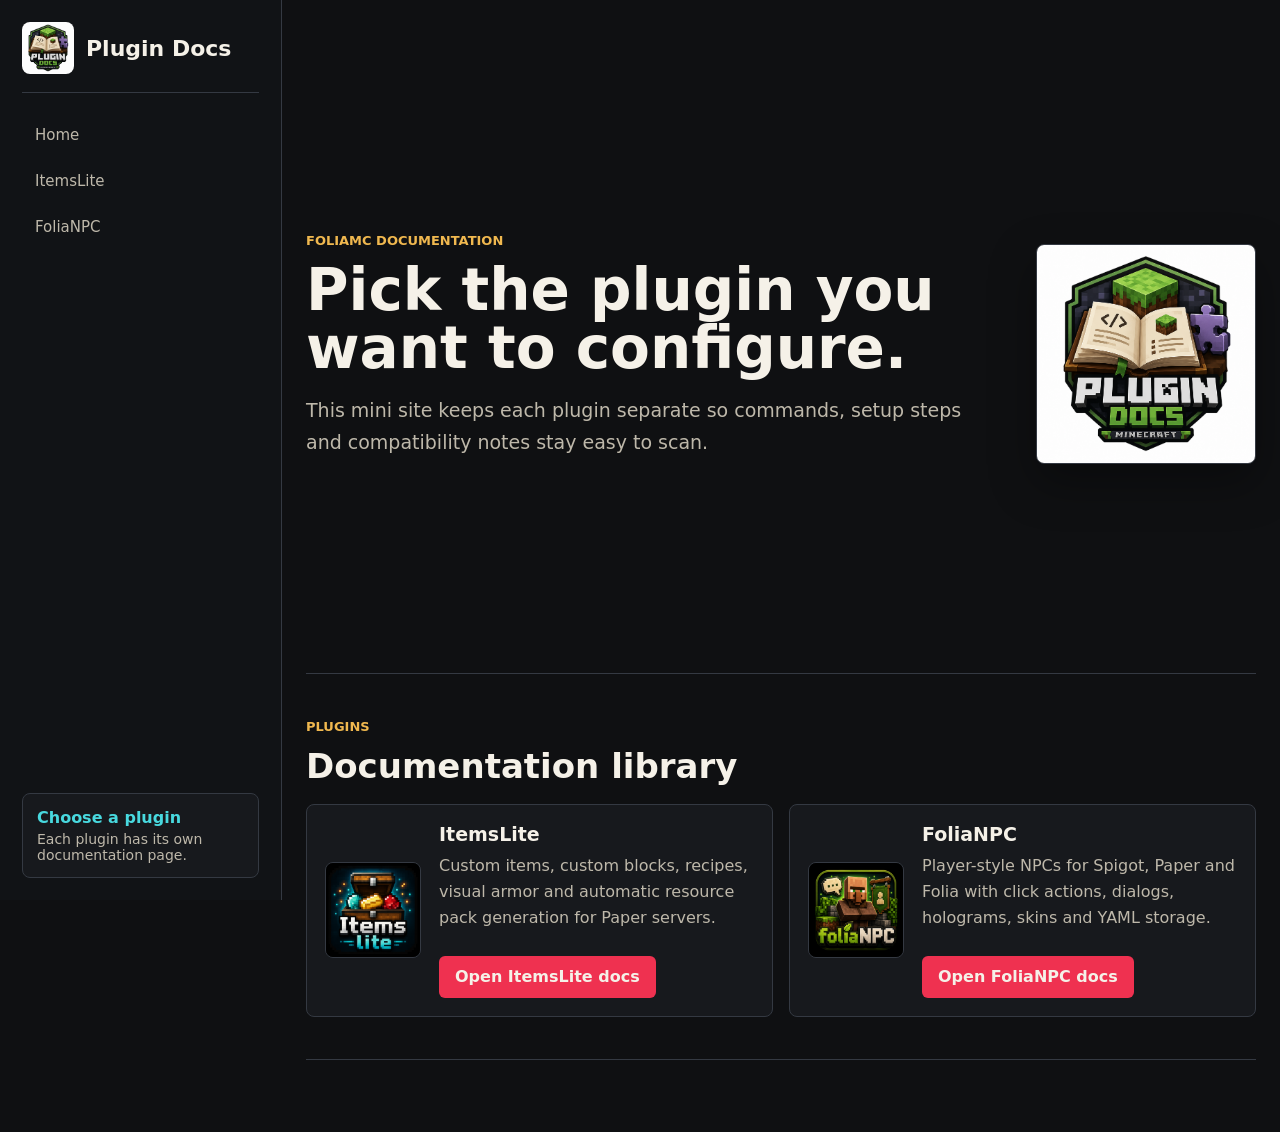
==== commit b60ef39d: "Add files via upload" ====
--- a/index.html
+++ b/index.html
@@ -37,7 +37,7 @@
             This mini site keeps each plugin separate so commands, setup steps and compatibility notes stay easy to scan.
           </p>
         </div>
-        <img class="hero-image" src="assets/plugin-docs-logo.png" alt="Plugin Docs artwork">
+        <img class="hero-image home-hero-logo" src="assets/plugin-docs-logo.png" alt="Plugin Docs artwork">
       </section>
 
       <section class="section-block">
@@ -45,7 +45,7 @@
         <h2>Documentation library</h2>
         <div class="plugin-grid home-plugin-grid">
           <article class="plugin-card home-plugin-card">
-            <img src="assets/itemslite-logo.png" alt="ItemsLite logo">
+            <img class="home-card-logo" src="assets/itemslite-logo.png" alt="ItemsLite logo">
             <div>
               <h3>ItemsLite</h3>
               <p>Custom items, custom blocks, recipes, visual armor and automatic resource pack generation for Paper servers.</p>
@@ -53,7 +53,7 @@
             </div>
           </article>
           <article class="plugin-card home-plugin-card">
-            <img src="assets/folianpc-logo.png" alt="FoliaNPC logo">
+            <img class="home-card-logo" src="assets/folianpc-logo.png" alt="FoliaNPC logo">
             <div>
               <h3>FoliaNPC</h3>
               <p>Player-style NPCs for Spigot, Paper and Folia with click actions, dialogs, holograms, skins and YAML storage.</p>
--- a/styles.css
+++ b/styles.css
@@ -146,7 +146,12 @@
 }
 
 .home-hero {
+  grid-template-columns: minmax(0, 1fr) 220px;
   min-height: min(640px, calc(100vh - 68px));
+}
+
+.home-hero-logo {
+  max-width: 220px;
 }
 
 .hero-text {
@@ -266,12 +271,12 @@
 }
 
 .home-plugin-card {
-  grid-template-columns: 150px minmax(0, 1fr);
-}
-
-.home-plugin-card img {
-  width: 150px;
-  height: 150px;
+  grid-template-columns: 96px minmax(0, 1fr);
+}
+
+.home-plugin-card .home-card-logo {
+  width: 96px;
+  height: 96px;
 }
 
 .grid,
@@ -460,6 +465,10 @@
     max-width: 300px;
   }
 
+  .home-hero-logo {
+    max-width: 180px;
+  }
+
   h1 {
     font-size: 40px;
   }
@@ -500,6 +509,10 @@
     max-width: 240px;
   }
 
+  .home-hero-logo {
+    max-width: 150px;
+  }
+
   .plugin-card {
     grid-template-columns: 76px minmax(0, 1fr);
     gap: 14px;
@@ -514,11 +527,10 @@
     grid-template-columns: 1fr;
   }
 
-  .home-plugin-card img {
-    width: 100%;
-    height: auto;
-    aspect-ratio: 1;
-    max-width: 220px;
-  }
-
-}
+  .home-plugin-card .home-card-logo {
+    width: 84px;
+    height: 84px;
+    max-width: none;
+  }
+
+}
